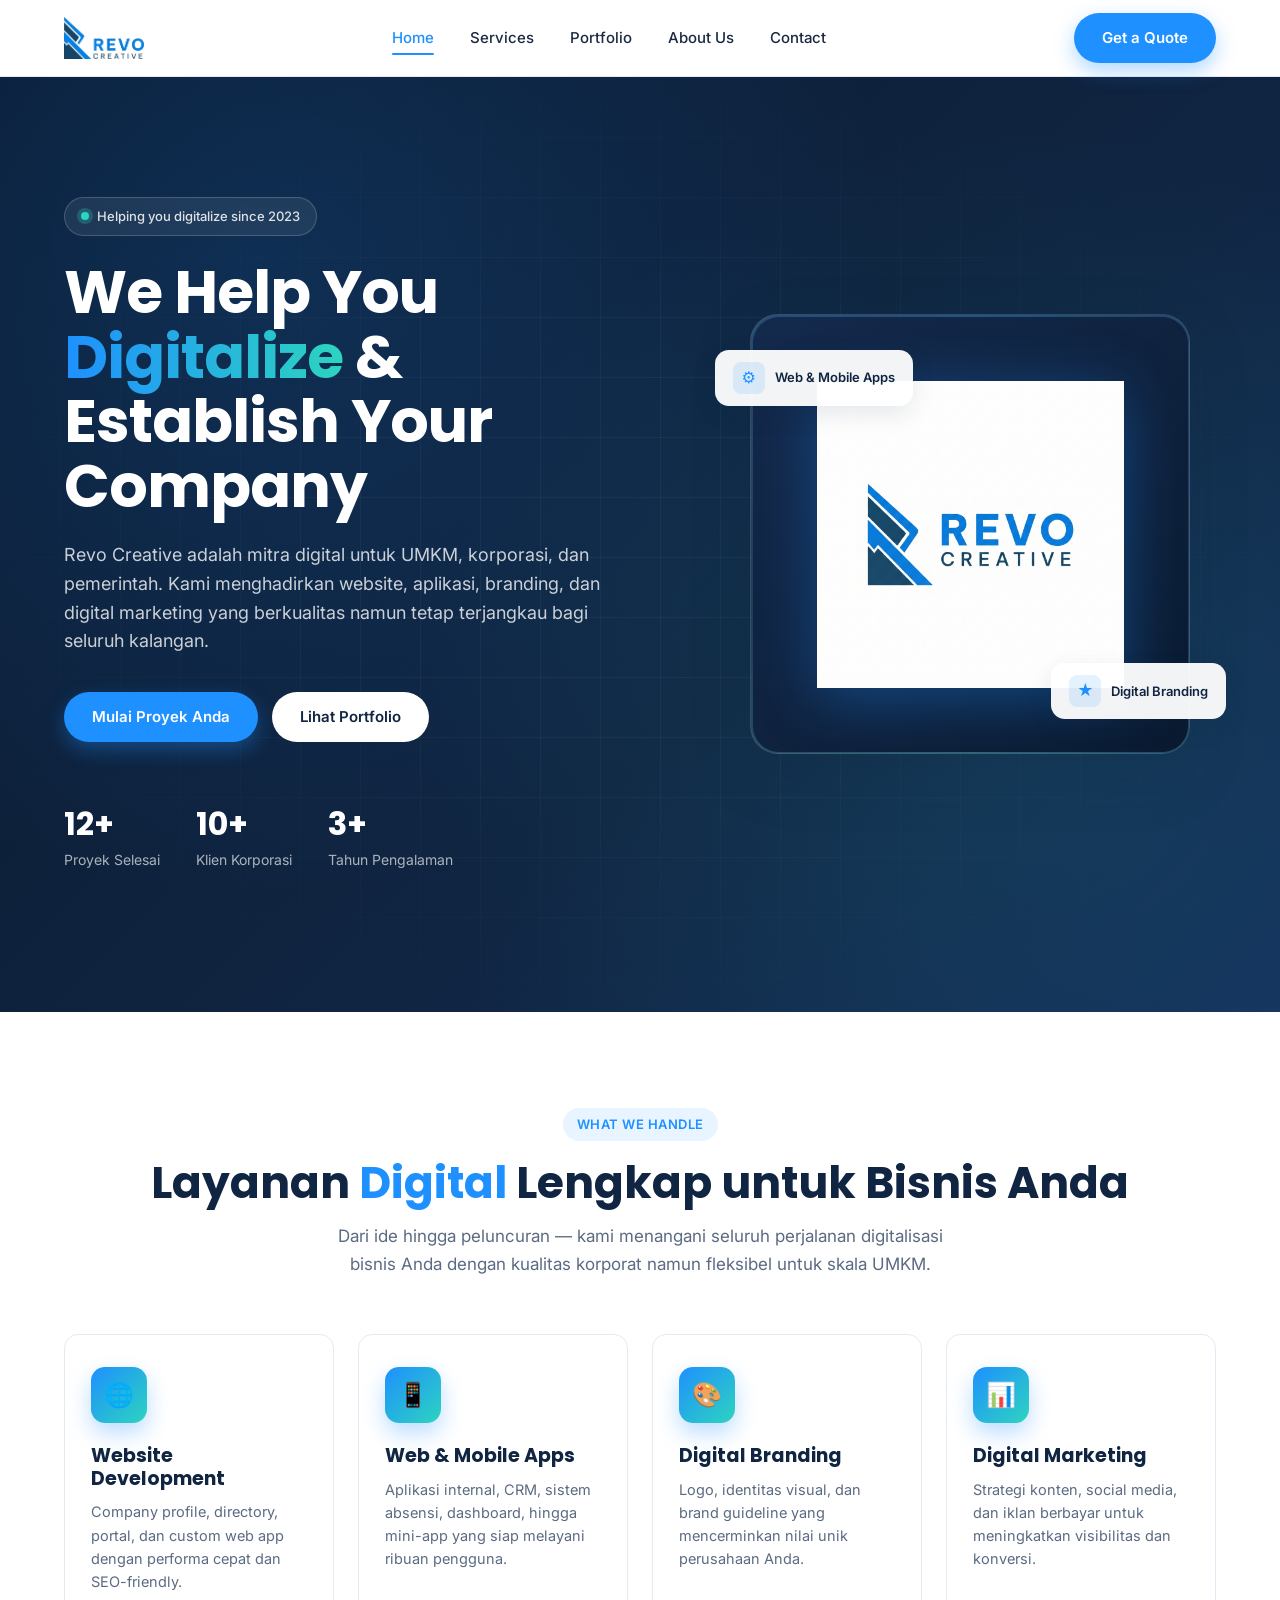
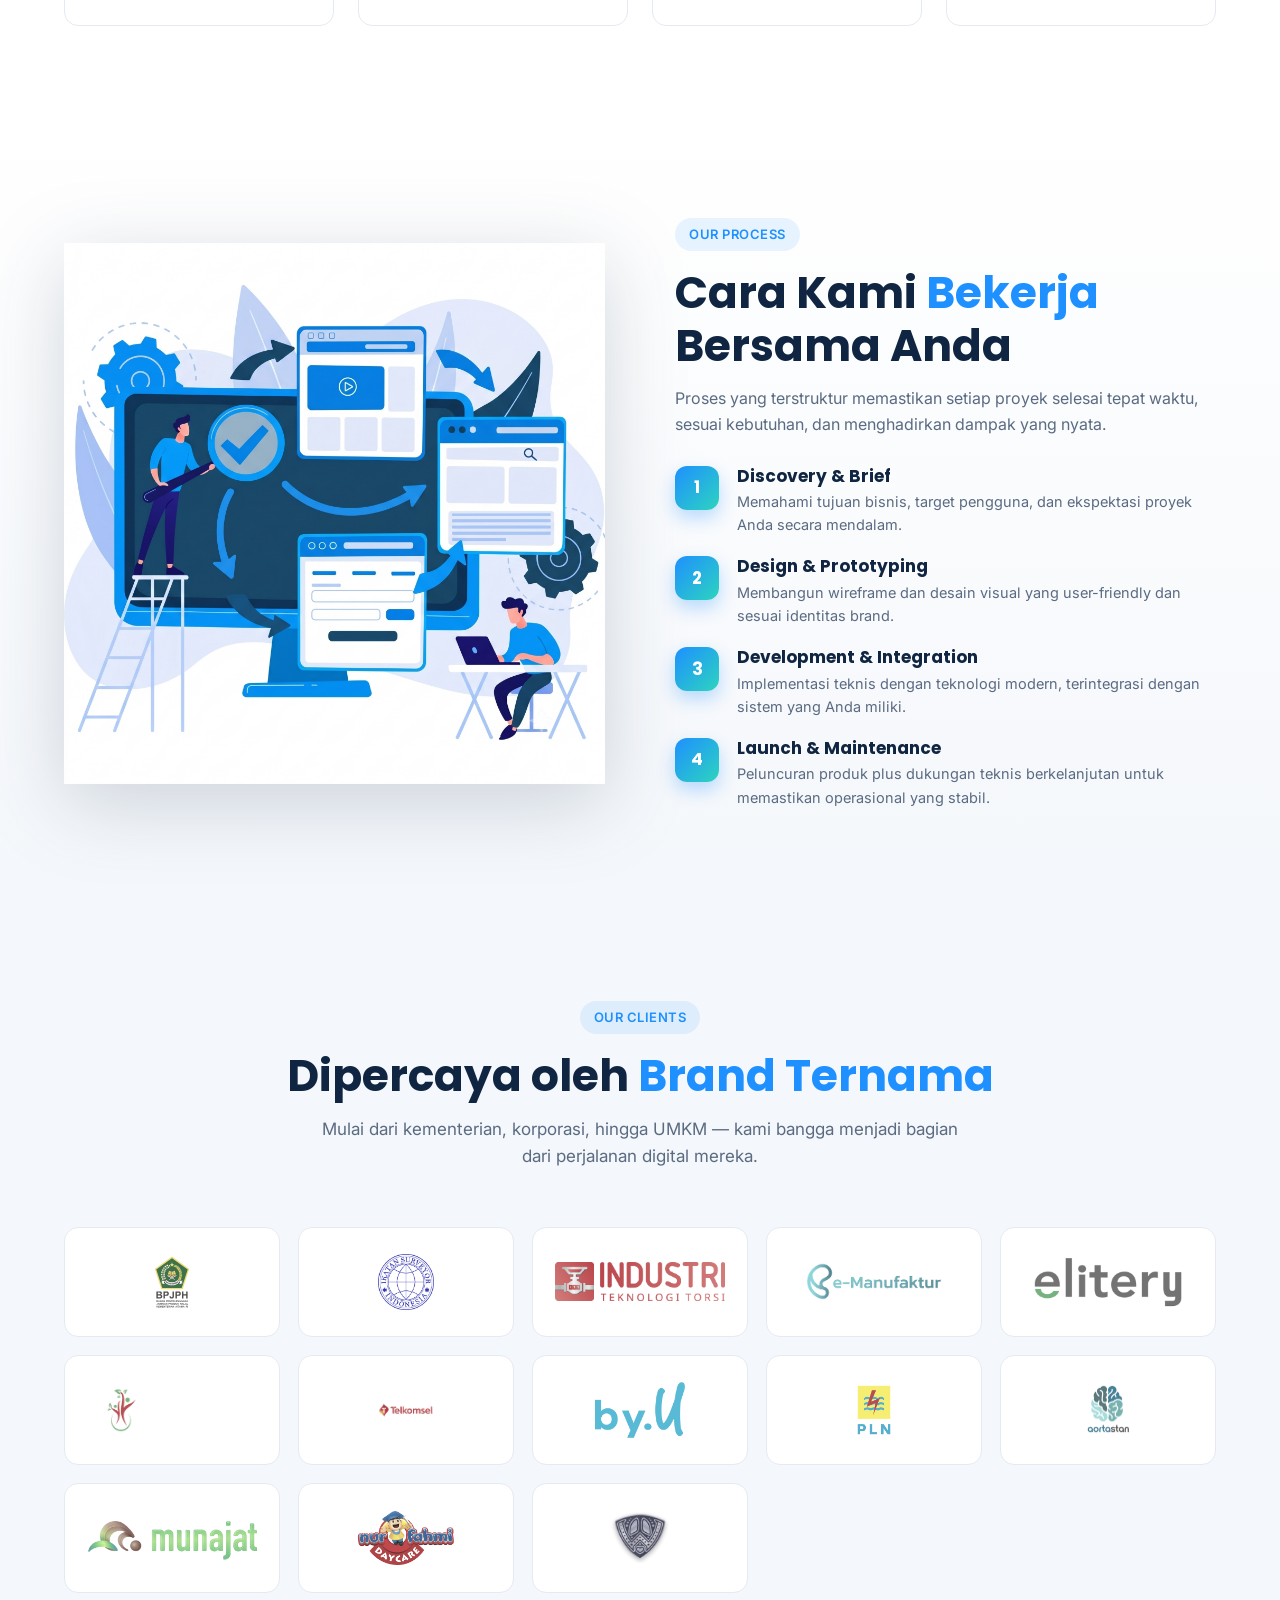
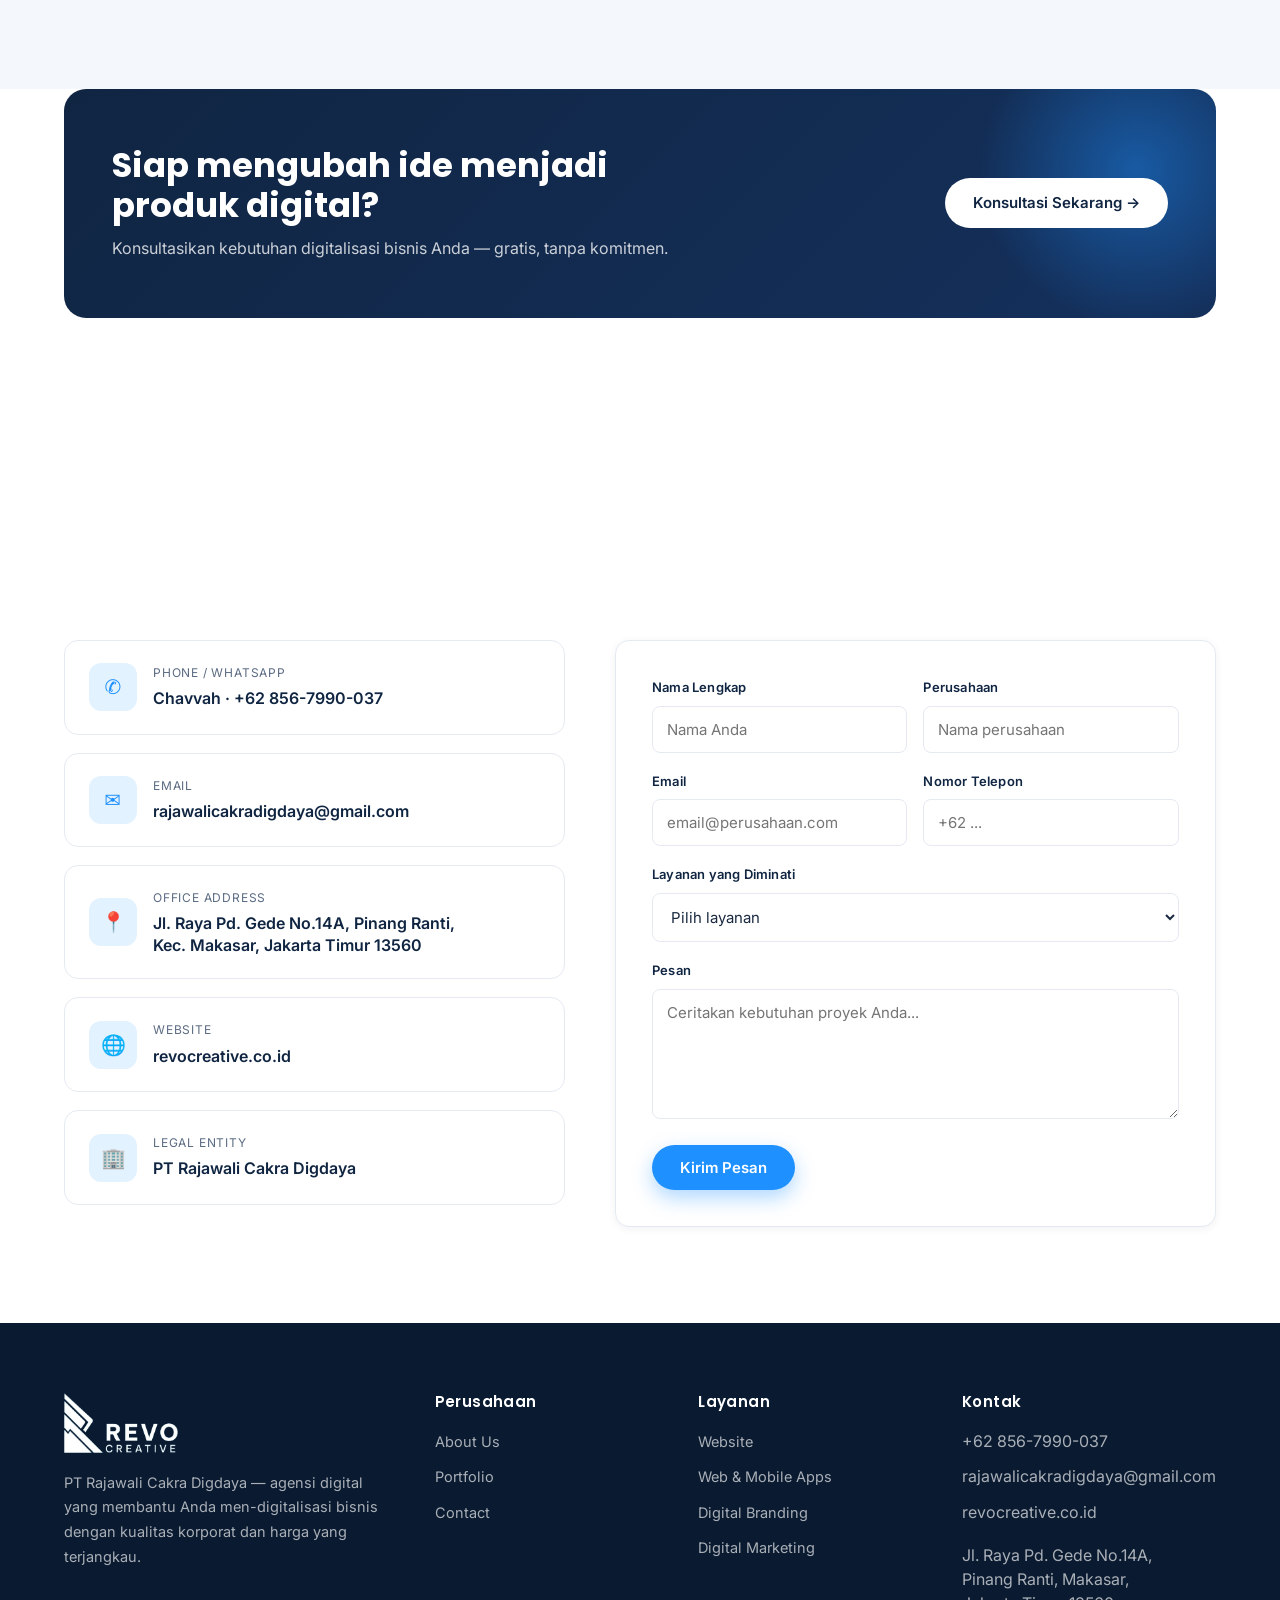
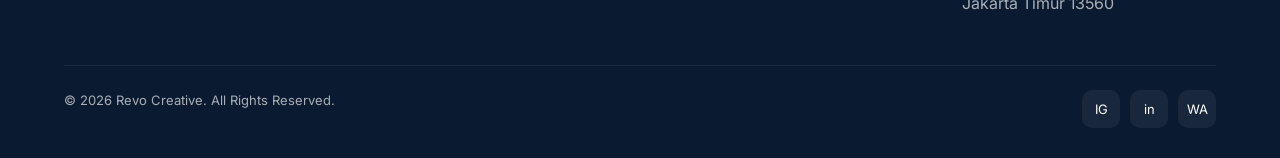
==== frontend/index.html @ 666eaa5b "Dev:Finishing Landing Page" ====
<!DOCTYPE html>
<html lang="id">
<head>
  <meta charset="UTF-8" />
  <meta name="viewport" content="width=device-width, initial-scale=1.0" />

  <!-- Primary Meta Tags -->
  <title>Revo Creative — Digital Agency & Software House Indonesia | PT Rajawali Cakra Digdaya</title>
  <meta name="title" content="Revo Creative — Digital Agency & Software House Indonesia | PT Rajawali Cakra Digdaya" />
  <meta name="description" content="Revo Creative (PT Rajawali Cakra Digdaya) — agensi digital & software house Indonesia yang membantu UMKM, korporasi, dan pemerintah membangun website, aplikasi mobile, sistem CMS, branding, dan digital marketing sejak 2023." />
  <meta name="keywords" content="Revo Creative, PT Rajawali Cakra Digdaya, Rajawali Cakra Digdaya, jasa pembuatan website Indonesia, software house Indonesia, digital agency Jakarta, jasa CMS, jasa aplikasi mobile, digital branding, digital marketing Indonesia, jasa company profile, jasa pembuatan aplikasi" />
  <meta name="author" content="Revo Creative" />
  <meta name="robots" content="index, follow, max-image-preview:large, max-snippet:-1" />
  <meta name="googlebot" content="index, follow" />
  <meta name="theme-color" content="#1E90FF" />
  <link rel="canonical" href="https://revocreative.co.id/" />

  <!-- Open Graph / Facebook -->
  <meta property="og:type" content="website" />
  <meta property="og:site_name" content="Revo Creative" />
  <meta property="og:locale" content="id_ID" />
  <meta property="og:url" content="https://revocreative.co.id/" />
  <meta property="og:title" content="Revo Creative — Digital Agency & Software House Indonesia" />
  <meta property="og:description" content="PT Rajawali Cakra Digdaya — agensi digital yang membantu UMKM, korporasi, dan pemerintah mendigitalisasi bisnis melalui website, aplikasi, branding, dan digital marketing." />
  <meta property="og:image" content="https://revocreative.co.id/assets/revo-2024-horizontal-blue-zoomed-downscaled-removebg.webp" />
  <meta property="og:image:alt" content="Logo Revo Creative" />

  <!-- Twitter -->
  <meta name="twitter:card" content="summary_large_image" />
  <meta name="twitter:title" content="Revo Creative — Digital Agency & Software House Indonesia" />
  <meta name="twitter:description" content="PT Rajawali Cakra Digdaya — membantu Anda mendigitalisasi bisnis dengan website, aplikasi, branding, dan digital marketing." />
  <meta name="twitter:image" content="https://revocreative.co.id/assets/revo-2024-horizontal-blue-zoomed-downscaled-removebg.webp" />

  <!-- Icons -->
  <link rel="icon" href="assets/logo_revo_biru.png" type="image/png" />
  <link rel="apple-touch-icon" href="assets/logo_revo_biru.png" />

  <!-- Fonts & Styles -->
  <link rel="preconnect" href="https://fonts.googleapis.com" />
  <link rel="preconnect" href="https://fonts.gstatic.com" crossorigin />
  <link href="https://fonts.googleapis.com/css2?family=Inter:wght@400;500;600;700&family=Poppins:wght@500;600;700;800&display=swap" rel="stylesheet" />
  <link rel="stylesheet" href="css/style.css" />

  <!-- Structured Data: Organization -->
  <script type="application/ld+json">
  {
    "@context": "https://schema.org",
    "@type": "Organization",
    "name": "Revo Creative",
    "legalName": "PT Rajawali Cakra Digdaya",
    "alternateName": ["Revo Creative Corporation", "PT Rajawali Cakra Digdaya", "Rajawali Cakra Digdaya"],
    "url": "https://revocreative.co.id/",
    "logo": "https://revocreative.co.id/assets/logo_revo_biru.png",
    "image": "https://revocreative.co.id/assets/revo-2024-horizontal-blue-zoomed-downscaled-removebg.webp",
    "foundingDate": "2023",
    "description": "Agensi digital dan software house Indonesia yang membantu UMKM, korporasi, dan pemerintah mendigitalisasi bisnis melalui website, aplikasi, branding, dan digital marketing.",
    "contactPoint": [{
      "@type": "ContactPoint",
      "telephone": "+62-856-7990-037",
      "contactType": "customer service",
      "email": "rajawalicakradigdaya@gmail.com",
      "areaServed": "ID",
      "availableLanguage": ["Indonesian", "English"]
    }],
    "address": {
      "@type": "PostalAddress",
      "streetAddress": "Jl. Raya Pd. Gede No.14A",
      "addressLocality": "Pinang Ranti, Kec. Makasar, Jakarta Timur",
      "addressRegion": "DKI Jakarta",
      "postalCode": "13560",
      "addressCountry": "ID"
    },
    "knowsAbout": ["Website Development", "Mobile App Development", "Content Management System", "Digital Branding", "Digital Marketing", "Software Engineering"],
    "sameAs": []
  }
  </script>

  <!-- Structured Data: WebSite -->
  <script type="application/ld+json">
  {
    "@context": "https://schema.org",
    "@type": "WebSite",
    "name": "Revo Creative",
    "alternateName": "PT Rajawali Cakra Digdaya",
    "url": "https://revocreative.co.id/"
  }
  </script>
</head>
<body>

  <!-- Navbar -->
  <header class="navbar">
    <div class="container nav-inner">
      <a href="index.html" class="nav-logo" aria-label="Revo Creative home">
        <img src="assets/revo-2024-horizontal-blue-zoomed-downscaled-removebg.webp" alt="Revo Creative" />
      </a>
      <nav>
        <ul class="nav-links">
          <li><a href="index.html">Home</a></li>
          <li><a href="#services">Services</a></li>
          <li><a href="portfolio.html">Portfolio</a></li>
          <li><a href="about.html">About Us</a></li>
          <li><a href="contact.html">Contact</a></li>
        </ul>
      </nav>
      <div class="nav-cta">
        <a href="contact.html" class="btn btn-primary">Get a Quote</a>
        <button class="nav-toggle" aria-label="Toggle navigation">
          <span></span><span></span><span></span>
        </button>
      </div>
    </div>
  </header>

  <!-- Hero -->
  <section class="hero">
    <div class="container hero-grid">
      <div class="reveal">
        <span class="hero-pill"><span class="dot"></span> Helping you digitalize since 2023</span>
        <h1>
          We Help You <span class="gradient-text">Digitalize</span> &amp;
          Establish Your Company
        </h1>
        <p class="lead">
          Revo Creative adalah mitra digital untuk UMKM, korporasi, dan pemerintah.
          Kami menghadirkan website, aplikasi, branding, dan digital marketing yang
          berkualitas namun tetap terjangkau bagi seluruh kalangan.
        </p>
        <div class="hero-actions">
          <a href="contact.html" class="btn btn-primary">Mulai Proyek Anda</a>
          <a href="portfolio.html" class="btn btn-white">Lihat Portfolio</a>
        </div>
        <div class="hero-stats">
          <div class="stat">
            <div class="num">12+</div>
            <div class="label">Proyek Selesai</div>
          </div>
          <div class="stat">
            <div class="num">10+</div>
            <div class="label">Klien Korporasi</div>
          </div>
          <div class="stat">
            <div class="num">3+</div>
            <div class="label">Tahun Pengalaman</div>
          </div>
        </div>
      </div>

      <div class="hero-visual reveal">
        <div class="hero-logo-card">
          <img src="assets/logo_revo_putih.png" alt="Revo Creative Logo" />
        </div>
        <div class="float-chip tl">
          <span class="ico">&#9881;</span>
          <span>Web &amp; Mobile Apps</span>
        </div>
        <div class="float-chip br">
          <span class="ico">&#9733;</span>
          <span>Digital Branding</span>
        </div>
      </div>
    </div>
  </section>

  <!-- Services -->
  <section class="section" id="services">
    <div class="container">
      <div class="text-center reveal">
        <span class="section-tag">What We Handle</span>
        <h2 class="section-title">Layanan <span>Digital</span> Lengkap untuk Bisnis Anda</h2>
        <p class="section-subtitle center-block">
          Dari ide hingga peluncuran — kami menangani seluruh perjalanan digitalisasi
          bisnis Anda dengan kualitas korporat namun fleksibel untuk skala UMKM.
        </p>
      </div>

      <div class="services-grid">
        <div class="service-card reveal">
          <div class="service-icon">&#127760;</div>
          <h3>Website Development</h3>
          <p>Company profile, directory, portal, dan custom web app dengan performa cepat dan SEO-friendly.</p>
        </div>
        <div class="service-card reveal">
          <div class="service-icon">&#128241;</div>
          <h3>Web &amp; Mobile Apps</h3>
          <p>Aplikasi internal, CRM, sistem absensi, dashboard, hingga mini-app yang siap melayani ribuan pengguna.</p>
        </div>
        <div class="service-card reveal">
          <div class="service-icon">&#127912;</div>
          <h3>Digital Branding</h3>
          <p>Logo, identitas visual, dan brand guideline yang mencerminkan nilai unik perusahaan Anda.</p>
        </div>
        <div class="service-card reveal">
          <div class="service-icon">&#128202;</div>
          <h3>Digital Marketing</h3>
          <p>Strategi konten, social media, dan iklan berbayar untuk meningkatkan visibilitas dan konversi.</p>
        </div>
      </div>
    </div>
  </section>

  <!-- Our Process -->
  <section class="section" style="background:linear-gradient(180deg,#fff 0%,#F4F7FB 100%);">
    <div class="container">
      <div class="split-block">
        <div class="split-illu reveal">
          <span class="glow"></span>
          <img src="assets/software-process.png" alt="Ilustrasi proses pengembangan software Revo Creative" loading="lazy" />
        </div>
        <div class="reveal">
          <span class="section-tag">Our Process</span>
          <h2 class="section-title">Cara Kami <span>Bekerja</span> Bersama Anda</h2>
          <p style="color:var(--color-muted);font-size:16px;">
            Proses yang terstruktur memastikan setiap proyek selesai tepat waktu,
            sesuai kebutuhan, dan menghadirkan dampak yang nyata.
          </p>

          <div class="process-list">
            <div class="process-step">
              <div class="step-num">1</div>
              <div>
                <h4>Discovery &amp; Brief</h4>
                <p>Memahami tujuan bisnis, target pengguna, dan ekspektasi proyek Anda secara mendalam.</p>
              </div>
            </div>
            <div class="process-step">
              <div class="step-num">2</div>
              <div>
                <h4>Design &amp; Prototyping</h4>
                <p>Membangun wireframe dan desain visual yang user-friendly dan sesuai identitas brand.</p>
              </div>
            </div>
            <div class="process-step">
              <div class="step-num">3</div>
              <div>
                <h4>Development &amp; Integration</h4>
                <p>Implementasi teknis dengan teknologi modern, terintegrasi dengan sistem yang Anda miliki.</p>
              </div>
            </div>
            <div class="process-step">
              <div class="step-num">4</div>
              <div>
                <h4>Launch &amp; Maintenance</h4>
                <p>Peluncuran produk plus dukungan teknis berkelanjutan untuk memastikan operasional yang stabil.</p>
              </div>
            </div>
          </div>
        </div>
      </div>
    </div>
  </section>

  <!-- Clients -->
  <section class="section clients">
    <div class="container">
      <div class="text-center reveal">
        <span class="section-tag">Our Clients</span>
        <h2 class="section-title">Dipercaya oleh <span>Brand Ternama</span></h2>
        <p class="section-subtitle center-block">
          Mulai dari kementerian, korporasi, hingga UMKM — kami bangga menjadi
          bagian dari perjalanan digital mereka.
        </p>
      </div>

      <div class="clients-grid reveal">
        <div class="client-card"><img src="assets/bpjph-logo.svg" alt="BPJPH" /></div>
        <div class="client-card"><img src="assets/logo-isi.jpg" alt="Ikatan Surveyor Indonesia" /></div>
        <div class="client-card"><img src="assets/logo-itt.png" alt="ITT" /></div>
        <div class="client-card"><img src="assets/logo-e-manufaktur.png" alt="E-Manufaktur" /></div>
        <div class="client-card"><img src="assets/ELITERY-LOGO-Black-2022.png" alt="Elitery" /></div>
        <div class="client-card"><img src="assets/logo_kahutindo_foundation.png" alt="Kahutindo Foundation" /></div>
        <div class="client-card"><img src="assets/logo-telkomsel.png" alt="Telkomsel" /></div>
        <div class="client-card"><img src="assets/by-u.png" alt="by.U" /></div>
        <div class="client-card"><img src="assets/Logo_PLN.png" alt="PLN" /></div>
        <div class="client-card"><img src="assets/aortastan-logo.png" alt="Aortastan" /></div>
        <div class="client-card"><img src="assets/munajat-logo.webp" alt="Munajat" /></div>
        <div class="client-card"><img src="assets/nurfahmi-logo.png" alt="Nurfahmi" /></div>
        <div class="client-card"><img src="assets/tbwarrior-logo.webp" alt="TB Warrior" /></div>
      </div>
    </div>
  </section>

  <!-- CTA Banner -->
  <section class="section" style="padding-top:0;">
    <div class="container">
      <div class="cta-banner reveal">
        <div>
          <h2>Siap mengubah ide menjadi produk digital?</h2>
          <p>Konsultasikan kebutuhan digitalisasi bisnis Anda — gratis, tanpa komitmen.</p>
        </div>
        <a href="contact.html" class="btn btn-white">Konsultasi Sekarang &rarr;</a>
      </div>
    </div>
  </section>

  <!-- Contact (inline) -->
  <section class="section" id="contact" style="padding-top:0;">
    <div class="container">
      <div class="text-center reveal">
        <span class="section-tag">Contact Us</span>
        <h2 class="section-title">Mari <span>Berkolaborasi</span></h2>
        <p class="section-subtitle center-block">
          Tim kami siap mendengar kebutuhan Anda. Kirim pesan atau hubungi kami
          langsung — kami akan merespons sesegera mungkin.
        </p>
      </div>

      <div class="contact-grid">
        <div class="contact-info reveal">
          <div class="contact-card">
            <div class="ico">&#9990;</div>
            <div>
              <div class="label">Phone / WhatsApp</div>
              <div class="value">Chavvah · +62 856-7990-037</div>
            </div>
          </div>
          <div class="contact-card">
            <div class="ico">&#9993;</div>
            <div>
              <div class="label">Email</div>
              <div class="value">rajawalicakradigdaya@gmail.com</div>
            </div>
          </div>
          <a class="contact-card" href="https://maps.google.com/maps?q=Jl.+Raya+Pd.+Gede+No.14A+Pinang+Ranti+Jakarta+Timur+13560" target="_blank" rel="noopener" style="text-decoration:none;color:inherit;">
            <div class="ico">&#128205;</div>
            <div>
              <div class="label">Office Address</div>
              <div class="value" style="font-weight:600;line-height:1.4;">Jl. Raya Pd. Gede No.14A, Pinang Ranti,<br />Kec. Makasar, Jakarta Timur 13560</div>
            </div>
          </a>
          <div class="contact-card">
            <div class="ico">&#127760;</div>
            <div>
              <div class="label">Website</div>
              <div class="value">revocreative.co.id</div>
            </div>
          </div>
          <div class="contact-card">
            <div class="ico">&#127970;</div>
            <div>
              <div class="label">Legal Entity</div>
              <div class="value">PT Rajawali Cakra Digdaya</div>
            </div>
          </div>
        </div>

        <form class="contact-form reveal" novalidate>
          <div class="form-success">Terima kasih! Pesan Anda berhasil terkirim. Tim kami akan menghubungi Anda segera.</div>
          <div class="form-row">
            <div class="form-group">
              <label for="name">Nama Lengkap</label>
              <input type="text" id="name" name="name" placeholder="Nama Anda" required />
            </div>
            <div class="form-group">
              <label for="company">Perusahaan</label>
              <input type="text" id="company" name="company" placeholder="Nama perusahaan" />
            </div>
          </div>
          <div class="form-row">
            <div class="form-group">
              <label for="email">Email</label>
              <input type="email" id="email" name="email" placeholder="email@perusahaan.com" required />
            </div>
            <div class="form-group">
              <label for="phone">Nomor Telepon</label>
              <input type="tel" id="phone" name="phone" placeholder="+62 ..." />
            </div>
          </div>
          <div class="form-group">
            <label for="service">Layanan yang Diminati</label>
            <select id="service" name="service">
              <option value="">Pilih layanan</option>
              <option>Website Development</option>
              <option>Web &amp; Mobile Apps</option>
              <option>Digital Branding</option>
              <option>Digital Marketing</option>
              <option>Konsultasi Lainnya</option>
            </select>
          </div>
          <div class="form-group">
            <label for="message">Pesan</label>
            <textarea id="message" name="message" placeholder="Ceritakan kebutuhan proyek Anda..." required></textarea>
          </div>
          <button type="submit" class="btn btn-primary">Kirim Pesan</button>
        </form>
      </div>
    </div>
  </section>

  <!-- Footer -->
  <footer class="footer">
    <div class="container">
      <div class="footer-grid">
        <div class="footer-brand">
          <img src="assets/revo-2024-horizontal-white-zoomed-no-background.webp" alt="Revo Creative" />
          <p>PT Rajawali Cakra Digdaya — agensi digital yang membantu Anda men-digitalisasi bisnis dengan kualitas korporat dan harga yang terjangkau.</p>
        </div>
        <div>
          <h5>Perusahaan</h5>
          <ul>
            <li><a href="about.html">About Us</a></li>
            <li><a href="portfolio.html">Portfolio</a></li>
            <li><a href="contact.html">Contact</a></li>
          </ul>
        </div>
        <div>
          <h5>Layanan</h5>
          <ul>
            <li><a href="index.html#services">Website</a></li>
            <li><a href="index.html#services">Web &amp; Mobile Apps</a></li>
            <li><a href="index.html#services">Digital Branding</a></li>
            <li><a href="index.html#services">Digital Marketing</a></li>
          </ul>
        </div>
        <div>
          <h5>Kontak</h5>
          <ul>
            <li>+62 856-7990-037</li>
            <li>rajawalicakradigdaya@gmail.com</li>
            <li>revocreative.co.id</li>
            <li style="margin-top:8px;line-height:1.5;">Jl. Raya Pd. Gede No.14A,<br/>Pinang Ranti, Makasar,<br/>Jakarta Timur 13560</li>
          </ul>
        </div>
      </div>
      <div class="footer-bottom">
        <div>© <span id="year">2025</span> Revo Creative. All Rights Reserved.</div>
        <div class="socials">
          <a class="social-ico" href="#" aria-label="Instagram">IG</a>
          <a class="social-ico" href="#" aria-label="LinkedIn">in</a>
          <a class="social-ico" href="#" aria-label="WhatsApp">WA</a>
        </div>
      </div>
    </div>
  </footer>

  <script src="js/script.js"></script>
</body>
</html>
---- frontend/css/style.css ----
/* =========================
   Revo Creative — Stylesheet
   ========================= */

:root {
  --color-primary: #1E90FF;
  --color-primary-dark: #1473cc;
  --color-navy: #102542;
  --color-navy-deep: #0A1A30;
  --color-light: #F4F7FB;
  --color-white: #FFFFFF;
  --color-text: #1B2A41;
  --color-muted: #5B6B82;
  --color-border: #E5EAF2;
  --color-accent: #2DD4BF;
  --shadow-sm: 0 2px 8px rgba(16, 37, 66, 0.06);
  --shadow-md: 0 8px 24px rgba(16, 37, 66, 0.10);
  --shadow-lg: 0 20px 60px rgba(16, 37, 66, 0.18);
  --radius-sm: 8px;
  --radius-md: 14px;
  --radius-lg: 22px;
  --transition: 0.3s cubic-bezier(0.4, 0, 0.2, 1);
  --container: 1200px;
  --font-heading: "Poppins", "Segoe UI", system-ui, sans-serif;
  --font-body: "Inter", "Segoe UI", system-ui, sans-serif;
}

* {
  box-sizing: border-box;
  margin: 0;
  padding: 0;
}

html {
  scroll-behavior: smooth;
}

body {
  font-family: var(--font-body);
  color: var(--color-text);
  background: var(--color-white);
  line-height: 1.6;
  font-size: 16px;
  -webkit-font-smoothing: antialiased;
}

img {
  max-width: 100%;
  display: block;
}

a {
  color: inherit;
  text-decoration: none;
}

h1, h2, h3, h4, h5 {
  font-family: var(--font-heading);
  color: var(--color-navy);
  line-height: 1.2;
  font-weight: 700;
}

.container {
  width: 100%;
  max-width: var(--container);
  margin: 0 auto;
  padding: 0 24px;
}

.section {
  padding: 96px 0;
}

.section-tag {
  display: inline-block;
  background: rgba(30, 144, 255, 0.10);
  color: var(--color-primary);
  padding: 6px 14px;
  border-radius: 999px;
  font-size: 13px;
  font-weight: 600;
  letter-spacing: 0.5px;
  text-transform: uppercase;
  margin-bottom: 16px;
}

.section-title {
  font-size: clamp(28px, 4vw, 44px);
  margin-bottom: 14px;
}

.section-title span {
  color: var(--color-primary);
}

.section-subtitle {
  color: var(--color-muted);
  max-width: 640px;
  margin-bottom: 56px;
  font-size: 17px;
}

.text-center { text-align: center; }
.center-block { margin-left: auto; margin-right: auto; }

/* =========================
   Buttons
   ========================= */
.btn {
  display: inline-flex;
  align-items: center;
  gap: 10px;
  padding: 13px 28px;
  border-radius: 999px;
  font-weight: 600;
  font-size: 15px;
  cursor: pointer;
  border: none;
  transition: transform var(--transition), box-shadow var(--transition), background var(--transition);
  font-family: var(--font-body);
}

.btn-primary {
  background: var(--color-primary);
  color: var(--color-white);
  box-shadow: 0 8px 20px rgba(30, 144, 255, 0.35);
}

.btn-primary:hover {
  background: var(--color-primary-dark);
  transform: translateY(-2px);
  box-shadow: 0 12px 28px rgba(30, 144, 255, 0.45);
}

.btn-ghost {
  background: transparent;
  color: var(--color-navy);
  border: 1.5px solid var(--color-border);
}

.btn-ghost:hover {
  border-color: var(--color-primary);
  color: var(--color-primary);
  transform: translateY(-2px);
}

.btn-white {
  background: var(--color-white);
  color: var(--color-navy);
}

.btn-white:hover {
  background: var(--color-light);
  transform: translateY(-2px);
}

/* =========================
   Navbar
   ========================= */
.navbar {
  position: sticky;
  top: 0;
  z-index: 1000;
  background: rgba(255, 255, 255, 0.92);
  backdrop-filter: saturate(180%) blur(14px);
  -webkit-backdrop-filter: saturate(180%) blur(14px);
  border-bottom: 1px solid var(--color-border);
  transition: all var(--transition);
}

.nav-inner {
  display: flex;
  align-items: center;
  justify-content: space-between;
  height: 76px;
}

.nav-logo {
  display: flex;
  align-items: center;
  gap: 10px;
}

.nav-logo img {
  height: 42px;
  width: auto;
}

.nav-links {
  display: flex;
  gap: 36px;
  list-style: none;
}

.nav-links a {
  font-weight: 500;
  font-size: 15px;
  color: var(--color-text);
  position: relative;
  padding: 4px 0;
  transition: color var(--transition);
}

.nav-links a::after {
  content: "";
  position: absolute;
  left: 0;
  bottom: -4px;
  width: 0;
  height: 2px;
  background: var(--color-primary);
  border-radius: 2px;
  transition: width var(--transition);
}

.nav-links a:hover,
.nav-links a.active {
  color: var(--color-primary);
}

.nav-links a:hover::after,
.nav-links a.active::after {
  width: 100%;
}

.nav-cta {
  display: flex;
  align-items: center;
  gap: 12px;
}

.nav-toggle {
  display: none;
  background: none;
  border: none;
  cursor: pointer;
  padding: 8px;
}

.nav-toggle span {
  display: block;
  width: 26px;
  height: 2.5px;
  background: var(--color-navy);
  margin: 5px 0;
  transition: var(--transition);
  border-radius: 2px;
}

.nav-toggle.active span:nth-child(1) {
  transform: translateY(7.5px) rotate(45deg);
}
.nav-toggle.active span:nth-child(2) {
  opacity: 0;
}
.nav-toggle.active span:nth-child(3) {
  transform: translateY(-7.5px) rotate(-45deg);
}

/* =========================
   Hero
   ========================= */
.hero {
  position: relative;
  background:
    radial-gradient(circle at 20% 20%, rgba(30, 144, 255, 0.15), transparent 50%),
    radial-gradient(circle at 80% 70%, rgba(45, 212, 191, 0.10), transparent 50%),
    linear-gradient(135deg, #0A1A30 0%, #102542 60%, #14305c 100%);
  color: var(--color-white);
  padding: 120px 0 140px;
  overflow: hidden;
}

.hero::before {
  content: "";
  position: absolute;
  inset: 0;
  background-image:
    linear-gradient(rgba(255,255,255,0.04) 1px, transparent 1px),
    linear-gradient(90deg, rgba(255,255,255,0.04) 1px, transparent 1px);
  background-size: 60px 60px;
  mask-image: radial-gradient(ellipse at center, black 30%, transparent 80%);
  -webkit-mask-image: radial-gradient(ellipse at center, black 30%, transparent 80%);
  pointer-events: none;
}

.hero-grid {
  display: grid;
  grid-template-columns: 1.1fr 0.9fr;
  align-items: center;
  gap: 60px;
  position: relative;
  z-index: 1;
}

.hero h1 {
  color: var(--color-white);
  font-size: clamp(36px, 5vw, 60px);
  line-height: 1.08;
  margin-bottom: 22px;
  letter-spacing: -1px;
}

.hero h1 .gradient-text {
  background: linear-gradient(90deg, #1E90FF 0%, #2DD4BF 100%);
  -webkit-background-clip: text;
  background-clip: text;
  -webkit-text-fill-color: transparent;
}

.hero p.lead {
  font-size: 18px;
  color: rgba(255, 255, 255, 0.78);
  margin-bottom: 36px;
  max-width: 560px;
}

.hero-pill {
  display: inline-flex;
  align-items: center;
  gap: 8px;
  background: rgba(255, 255, 255, 0.08);
  border: 1px solid rgba(255, 255, 255, 0.18);
  padding: 8px 16px;
  border-radius: 999px;
  font-size: 13px;
  font-weight: 500;
  color: rgba(255, 255, 255, 0.85);
  margin-bottom: 24px;
  backdrop-filter: blur(8px);
}

.hero-pill .dot {
  width: 8px;
  height: 8px;
  border-radius: 50%;
  background: var(--color-accent);
  box-shadow: 0 0 0 4px rgba(45, 212, 191, 0.25);
}

.hero-actions {
  display: flex;
  flex-wrap: wrap;
  gap: 14px;
}

.hero-stats {
  display: flex;
  gap: 36px;
  margin-top: 56px;
  flex-wrap: wrap;
}

.stat .num {
  font-family: var(--font-heading);
  font-size: 32px;
  font-weight: 700;
  color: var(--color-white);
}

.stat .label {
  color: rgba(255, 255, 255, 0.65);
  font-size: 14px;
}

/* Hero visual */
.hero-visual {
  position: relative;
  display: flex;
  justify-content: center;
  align-items: center;
}

.hero-logo-card {
  position: relative;
  width: 100%;
  max-width: 440px;
  aspect-ratio: 1 / 1;
  border-radius: 28px;
  background: linear-gradient(135deg, rgba(255,255,255,0.10), rgba(255,255,255,0.02));
  border: 1px solid rgba(255, 255, 255, 0.12);
  display: flex;
  align-items: center;
  justify-content: center;
  backdrop-filter: blur(20px);
  box-shadow: var(--shadow-lg);
  overflow: hidden;
}

.hero-logo-card::before {
  content: "";
  position: absolute;
  inset: -40%;
  background: conic-gradient(from 0deg, rgba(30,144,255,0.3), transparent 30%, rgba(45,212,191,0.3), transparent 70%, rgba(30,144,255,0.3));
  animation: rotate 18s linear infinite;
}

.hero-logo-card::after {
  content: "";
  position: absolute;
  inset: 1.5px;
  border-radius: 26px;
  background: linear-gradient(135deg, #142A4D, #0A1A30);
}

.hero-logo-card img {
  position: relative;
  z-index: 1;
  width: 70%;
  filter: drop-shadow(0 12px 30px rgba(30, 144, 255, 0.35));
}

.float-chip {
  position: absolute;
  background: rgba(255, 255, 255, 0.95);
  color: var(--color-navy);
  padding: 12px 18px;
  border-radius: 14px;
  box-shadow: var(--shadow-md);
  font-size: 13px;
  font-weight: 600;
  display: flex;
  align-items: center;
  gap: 10px;
  z-index: 2;
  animation: float 4s ease-in-out infinite;
}

.float-chip.tl { top: 8%; left: -10px; }
.float-chip.br { bottom: 8%; right: -10px; animation-delay: -2s; }

.float-chip .ico {
  width: 32px; height: 32px;
  background: rgba(30, 144, 255, 0.12);
  color: var(--color-primary);
  border-radius: 8px;
  display: grid; place-items: center;
  font-size: 16px;
}

@keyframes float {
  0%, 100% { transform: translateY(0); }
  50% { transform: translateY(-10px); }
}

@keyframes rotate {
  to { transform: rotate(360deg); }
}

/* =========================
   Services
   ========================= */
.services-grid {
  display: grid;
  grid-template-columns: repeat(4, 1fr);
  gap: 24px;
}

.service-card {
  background: var(--color-white);
  border: 1px solid var(--color-border);
  border-radius: var(--radius-md);
  padding: 32px 26px;
  transition: all var(--transition);
  position: relative;
  overflow: hidden;
}

.service-card::before {
  content: "";
  position: absolute;
  inset: 0;
  background: linear-gradient(135deg, rgba(30,144,255,0.05), transparent);
  opacity: 0;
  transition: opacity var(--transition);
}

.service-card:hover {
  transform: translateY(-6px);
  box-shadow: var(--shadow-md);
  border-color: rgba(30, 144, 255, 0.30);
}

.service-card:hover::before {
  opacity: 1;
}

.service-icon {
  width: 56px;
  height: 56px;
  border-radius: 14px;
  background: linear-gradient(135deg, var(--color-primary), #2DD4BF);
  display: grid;
  place-items: center;
  color: white;
  font-size: 24px;
  margin-bottom: 22px;
  box-shadow: 0 10px 22px rgba(30, 144, 255, 0.30);
  position: relative;
  z-index: 1;
}

.service-card h3 {
  font-size: 19px;
  margin-bottom: 10px;
  position: relative;
  z-index: 1;
}

.service-card p {
  color: var(--color-muted);
  font-size: 14.5px;
  position: relative;
  z-index: 1;
}

/* =========================
   Clients
   ========================= */
.clients {
  background: var(--color-light);
}

.clients-grid {
  display: grid;
  grid-template-columns: repeat(5, 1fr);
  gap: 18px;
  align-items: center;
}

.client-card {
  background: var(--color-white);
  border: 1px solid var(--color-border);
  border-radius: var(--radius-md);
  height: 110px;
  display: grid;
  place-items: center;
  padding: 22px;
  transition: all var(--transition);
}

.client-card:hover {
  transform: translateY(-4px);
  box-shadow: var(--shadow-md);
  border-color: rgba(30, 144, 255, 0.30);
}

.client-card img {
  max-height: 56px;
  max-width: 100%;
  width: auto;
  object-fit: contain;
  filter: grayscale(40%);
  opacity: 0.85;
  transition: all var(--transition);
}

.client-card:hover img {
  filter: grayscale(0);
  opacity: 1;
}

/* =========================
   CTA banner
   ========================= */
.cta-banner {
  position: relative;
  background: linear-gradient(135deg, #102542 0%, #14305c 100%);
  border-radius: var(--radius-lg);
  padding: 56px 48px;
  color: var(--color-white);
  display: grid;
  grid-template-columns: 1.4fr 1fr;
  align-items: center;
  gap: 30px;
  overflow: hidden;
}

.cta-banner::before {
  content: "";
  position: absolute;
  width: 320px; height: 320px;
  background: radial-gradient(circle, rgba(30,144,255,0.45) 0%, transparent 70%);
  border-radius: 50%;
  right: -80px; top: -80px;
}

.cta-banner h2 {
  color: var(--color-white);
  font-size: clamp(24px, 3vw, 34px);
  margin-bottom: 10px;
  position: relative;
}

.cta-banner p {
  color: rgba(255, 255, 255, 0.78);
  position: relative;
}

.cta-banner .btn {
  position: relative;
  justify-self: end;
}

/* =========================
   Contact (inline + page)
   ========================= */
.contact-grid {
  display: grid;
  grid-template-columns: 1fr 1.2fr;
  gap: 50px;
  align-items: start;
}

.contact-info {
  display: flex;
  flex-direction: column;
  gap: 18px;
}

.contact-card {
  background: var(--color-white);
  border: 1px solid var(--color-border);
  border-radius: var(--radius-md);
  padding: 22px 24px;
  display: flex;
  align-items: center;
  gap: 16px;
  transition: all var(--transition);
}

.contact-card:hover {
  transform: translateX(4px);
  box-shadow: var(--shadow-sm);
  border-color: rgba(30, 144, 255, 0.30);
}

.contact-card .ico {
  width: 48px; height: 48px;
  border-radius: 12px;
  background: rgba(30, 144, 255, 0.12);
  color: var(--color-primary);
  display: grid;
  place-items: center;
  font-size: 20px;
  flex-shrink: 0;
}

.contact-card .label {
  font-size: 12px;
  color: var(--color-muted);
  text-transform: uppercase;
  letter-spacing: 0.8px;
  margin-bottom: 4px;
}

.contact-card .value {
  font-weight: 600;
  color: var(--color-navy);
}

.contact-form {
  background: var(--color-white);
  border: 1px solid var(--color-border);
  border-radius: var(--radius-md);
  padding: 36px;
  box-shadow: var(--shadow-sm);
}

.form-group {
  margin-bottom: 18px;
}

.form-row {
  display: grid;
  grid-template-columns: 1fr 1fr;
  gap: 16px;
}

.form-group label {
  display: block;
  font-size: 13px;
  font-weight: 600;
  color: var(--color-navy);
  margin-bottom: 8px;
  letter-spacing: 0.2px;
}

.form-group input,
.form-group textarea,
.form-group select {
  width: 100%;
  border: 1.5px solid var(--color-border);
  border-radius: var(--radius-sm);
  padding: 13px 14px;
  font-size: 15px;
  font-family: var(--font-body);
  color: var(--color-text);
  background: var(--color-white);
  transition: all var(--transition);
}

.form-group input:focus,
.form-group textarea:focus,
.form-group select:focus {
  outline: none;
  border-color: var(--color-primary);
  box-shadow: 0 0 0 4px rgba(30, 144, 255, 0.10);
}

.form-group textarea {
  resize: vertical;
  min-height: 130px;
}

.form-success {
  display: none;
  background: rgba(45, 212, 191, 0.10);
  color: #0a8a73;
  border: 1px solid rgba(45, 212, 191, 0.35);
  padding: 14px 18px;
  border-radius: var(--radius-sm);
  font-size: 14px;
  margin-bottom: 18px;
}

.form-success.show { display: block; }

/* =========================
   Page hero (sub-pages)
   ========================= */
.page-hero {
  background:
    radial-gradient(circle at 30% 20%, rgba(30, 144, 255, 0.20), transparent 50%),
    linear-gradient(135deg, #0A1A30, #102542 60%, #14305c);
  color: var(--color-white);
  padding: 100px 0 80px;
  position: relative;
  overflow: hidden;
}

.page-hero::before {
  content: "";
  position: absolute;
  inset: 0;
  background-image:
    linear-gradient(rgba(255,255,255,0.04) 1px, transparent 1px),
    linear-gradient(90deg, rgba(255,255,255,0.04) 1px, transparent 1px);
  background-size: 60px 60px;
  mask-image: radial-gradient(ellipse at center, black 30%, transparent 80%);
  -webkit-mask-image: radial-gradient(ellipse at center, black 30%, transparent 80%);
}

.page-hero .container { position: relative; z-index: 1; }

.breadcrumbs {
  font-size: 13px;
  color: rgba(255, 255, 255, 0.65);
  margin-bottom: 16px;
}

.breadcrumbs a:hover { color: var(--color-white); }

.page-hero h1 {
  color: var(--color-white);
  font-size: clamp(34px, 5vw, 52px);
  margin-bottom: 14px;
  letter-spacing: -1px;
}

.page-hero p {
  color: rgba(255, 255, 255, 0.78);
  max-width: 620px;
  font-size: 17px;
}

/* =========================
   Portfolio
   ========================= */
.filter-pills {
  display: flex;
  gap: 10px;
  flex-wrap: wrap;
  margin-bottom: 40px;
}

.filter-pill {
  padding: 9px 18px;
  border: 1.5px solid var(--color-border);
  border-radius: 999px;
  background: var(--color-white);
  font-size: 14px;
  font-weight: 500;
  cursor: pointer;
  color: var(--color-text);
  transition: all var(--transition);
}

.filter-pill:hover {
  border-color: var(--color-primary);
  color: var(--color-primary);
}

.filter-pill.active {
  background: var(--color-navy);
  color: var(--color-white);
  border-color: var(--color-navy);
}

.portfolio-grid {
  display: grid;
  grid-template-columns: repeat(3, 1fr);
  gap: 28px;
}

.portfolio-card {
  background: var(--color-white);
  border: 1px solid var(--color-border);
  border-radius: var(--radius-md);
  overflow: hidden;
  transition: all var(--transition);
  display: flex;
  flex-direction: column;
}

.portfolio-card:hover {
  transform: translateY(-6px);
  box-shadow: var(--shadow-md);
  border-color: rgba(30, 144, 255, 0.30);
}

.portfolio-thumb {
  position: relative;
  height: 220px;
  background: linear-gradient(135deg, #102542, #14305c);
  display: grid;
  place-items: center;
  overflow: hidden;
}

.portfolio-thumb img {
  max-height: 85%;
  max-width: 85%;
  width: auto;
  object-fit: contain;
}

.portfolio-thumb::after {
  content: "";
  position: absolute;
  inset: 0;
  background: linear-gradient(135deg, transparent 50%, rgba(30, 144, 255, 0.15));
}

.portfolio-body {
  padding: 24px 24px 26px;
  flex: 1;
  display: flex;
  flex-direction: column;
}

.portfolio-cat {
  font-size: 12px;
  font-weight: 600;
  color: var(--color-primary);
  text-transform: uppercase;
  letter-spacing: 0.8px;
  margin-bottom: 8px;
}

.portfolio-card h3 {
  font-size: 19px;
  margin-bottom: 10px;
}

.portfolio-card p {
  color: var(--color-muted);
  font-size: 14.5px;
  flex: 1;
}

.portfolio-tags {
  display: flex;
  flex-wrap: wrap;
  gap: 6px;
  margin-top: 18px;
}

.portfolio-tag {
  background: var(--color-light);
  color: var(--color-navy);
  padding: 4px 10px;
  border-radius: 999px;
  font-size: 12px;
  font-weight: 500;
}

/* =========================
   About page
   ========================= */
.about-story {
  display: grid;
  grid-template-columns: 1fr 1fr;
  gap: 60px;
  align-items: center;
}

.about-story .img-card {
  position: relative;
  border-radius: var(--radius-lg);
  overflow: hidden;
  background: linear-gradient(135deg, #102542, #14305c);
  aspect-ratio: 4 / 5;
  display: grid;
  place-items: center;
  padding: 50px;
  box-shadow: var(--shadow-lg);
}

.about-story .img-card img {
  max-width: 75%;
  filter: drop-shadow(0 14px 24px rgba(0,0,0,0.3));
}

.value-grid {
  display: grid;
  grid-template-columns: repeat(4, 1fr);
  gap: 20px;
}

.value-card {
  background: var(--color-white);
  border: 1px solid var(--color-border);
  border-radius: var(--radius-md);
  padding: 30px 24px;
  text-align: center;
  transition: all var(--transition);
}

.value-card:hover {
  transform: translateY(-6px);
  box-shadow: var(--shadow-md);
  border-color: rgba(30, 144, 255, 0.30);
}

.value-letter {
  font-family: var(--font-heading);
  font-size: 48px;
  font-weight: 800;
  background: linear-gradient(135deg, var(--color-primary), #2DD4BF);
  -webkit-background-clip: text;
  background-clip: text;
  -webkit-text-fill-color: transparent;
  line-height: 1;
  margin-bottom: 10px;
}

.value-card h4 {
  font-size: 17px;
  margin-bottom: 8px;
}

.value-card p {
  font-size: 13.5px;
  color: var(--color-muted);
}

.team-grid {
  display: grid;
  grid-template-columns: repeat(3, 1fr);
  gap: 28px;
}

.team-card {
  background: linear-gradient(135deg, #102542 0%, #14305c 100%);
  border-radius: var(--radius-lg);
  padding: 36px 30px;
  text-align: center;
  color: var(--color-white);
  position: relative;
  overflow: hidden;
  transition: all var(--transition);
}

.team-card::before {
  content: "";
  position: absolute;
  width: 200px;
  height: 200px;
  background: radial-gradient(circle, rgba(30, 144, 255, 0.30) 0%, transparent 70%);
  border-radius: 50%;
  top: -80px;
  right: -80px;
}

.team-card:hover {
  transform: translateY(-6px);
  box-shadow: var(--shadow-lg);
}

.team-avatar {
  width: 130px;
  height: 130px;
  border-radius: 50%;
  margin: 0 auto 20px;
  background: linear-gradient(135deg, var(--color-primary), #2DD4BF);
  display: grid;
  place-items: center;
  color: white;
  font-size: 42px;
  font-weight: 700;
  font-family: var(--font-heading);
  position: relative;
  z-index: 1;
  box-shadow: 0 12px 28px rgba(30, 144, 255, 0.40);
  border: 4px solid rgba(255,255,255,0.10);
}

.team-card h3 {
  color: var(--color-white);
  font-size: 20px;
  margin-bottom: 4px;
  position: relative;
}

.team-role {
  color: var(--color-accent);
  font-size: 14px;
  font-weight: 600;
  margin-bottom: 18px;
  letter-spacing: 0.3px;
  position: relative;
}

.team-meta {
  list-style: none;
  text-align: left;
  position: relative;
  display: flex;
  flex-direction: column;
  gap: 8px;
  font-size: 14px;
  color: rgba(255, 255, 255, 0.80);
}

.team-meta li {
  display: flex;
  align-items: flex-start;
  gap: 10px;
}

.team-meta li::before {
  content: "";
  margin-top: 7px;
  width: 6px; height: 6px;
  background: var(--color-accent);
  border-radius: 50%;
  flex-shrink: 0;
}

/* Timeline / Why us */
.why-grid {
  display: grid;
  grid-template-columns: repeat(3, 1fr);
  gap: 26px;
}

.why-card {
  background: var(--color-white);
  border: 1px solid var(--color-border);
  border-radius: var(--radius-md);
  padding: 30px;
}

.why-card .num {
  font-family: var(--font-heading);
  font-size: 36px;
  font-weight: 800;
  color: var(--color-primary);
  margin-bottom: 12px;
  line-height: 1;
}

.why-card h4 {
  font-size: 18px;
  margin-bottom: 10px;
}

.why-card p {
  color: var(--color-muted);
  font-size: 14.5px;
}

/* =========================
   Split section (illustration + content)
   ========================= */
.split-block {
  display: grid;
  grid-template-columns: 1fr 1fr;
  gap: 70px;
  align-items: center;
}

.split-block.reverse {
  direction: rtl;
}
.split-block.reverse > * { direction: ltr; }

.split-illu {
  position: relative;
}

.split-illu img {
  width: 100%;
  height: auto;
  filter: drop-shadow(0 18px 40px rgba(16, 37, 66, 0.18));
}

.split-illu .glow {
  position: absolute;
  width: 80%;
  height: 80%;
  top: 10%; left: 10%;
  background: radial-gradient(circle, rgba(30, 144, 255, 0.18) 0%, transparent 70%);
  z-index: -1;
  filter: blur(40px);
}

.process-list {
  display: flex;
  flex-direction: column;
  gap: 20px;
  margin-top: 28px;
}

.process-step {
  display: flex;
  gap: 18px;
  align-items: flex-start;
}

.process-step .step-num {
  flex-shrink: 0;
  width: 44px; height: 44px;
  border-radius: 12px;
  background: linear-gradient(135deg, var(--color-primary), #2DD4BF);
  color: var(--color-white);
  display: grid; place-items: center;
  font-family: var(--font-heading);
  font-weight: 700;
  font-size: 17px;
  box-shadow: 0 8px 18px rgba(30, 144, 255, 0.30);
}

.process-step h4 {
  font-size: 17px;
  margin-bottom: 4px;
}

.process-step p {
  color: var(--color-muted);
  font-size: 14.5px;
}

@media (max-width: 1024px) {
  .split-block { grid-template-columns: 1fr; gap: 40px; }
  .split-block.reverse { direction: ltr; }
}

/* =========================
   Footer
   ========================= */
.footer {
  background: var(--color-navy-deep);
  color: rgba(255, 255, 255, 0.65);
  padding: 70px 0 30px;
}

.footer-grid {
  display: grid;
  grid-template-columns: 1.5fr 1fr 1fr 1fr;
  gap: 50px;
  margin-bottom: 50px;
}

.footer-brand img {
  height: 60px;
  margin-bottom: 18px;
}

.footer-brand p {
  font-size: 14.5px;
  line-height: 1.7;
  max-width: 320px;
}

.footer h5 {
  color: var(--color-white);
  font-size: 15px;
  margin-bottom: 18px;
  font-weight: 600;
  letter-spacing: 0.4px;
}

.footer ul {
  list-style: none;
  display: flex;
  flex-direction: column;
  gap: 10px;
}

.footer ul a {
  font-size: 14.5px;
  transition: color var(--transition);
}

.footer ul a:hover {
  color: var(--color-primary);
}

.footer-bottom {
  border-top: 1px solid rgba(255, 255, 255, 0.08);
  padding-top: 24px;
  display: flex;
  justify-content: space-between;
  flex-wrap: wrap;
  gap: 12px;
  font-size: 13px;
}

.socials {
  display: flex;
  gap: 10px;
}

.social-ico {
  width: 38px; height: 38px;
  border-radius: 10px;
  background: rgba(255, 255, 255, 0.06);
  display: grid;
  place-items: center;
  color: white;
  transition: all var(--transition);
}

.social-ico:hover {
  background: var(--color-primary);
  transform: translateY(-3px);
}

/* =========================
   Reveal-on-scroll
   ========================= */
.reveal {
  opacity: 0;
  transform: translateY(24px);
  transition: opacity 0.7s ease, transform 0.7s ease;
}

.reveal.is-visible {
  opacity: 1;
  transform: translateY(0);
}

/* =========================
   Responsive
   ========================= */
@media (max-width: 1024px) {
  .hero-grid { grid-template-columns: 1fr; }
  .hero-visual { order: -1; }
  .hero-logo-card { max-width: 320px; }
  .services-grid { grid-template-columns: repeat(2, 1fr); }
  .clients-grid { grid-template-columns: repeat(4, 1fr); }
  .portfolio-grid { grid-template-columns: repeat(2, 1fr); }
  .team-grid { grid-template-columns: repeat(2, 1fr); }
  .value-grid { grid-template-columns: repeat(2, 1fr); }
  .why-grid { grid-template-columns: 1fr; }
  .about-story { grid-template-columns: 1fr; }
  .contact-grid { grid-template-columns: 1fr; }
  .cta-banner { grid-template-columns: 1fr; text-align: center; }
  .cta-banner .btn { justify-self: center; }
  .footer-grid { grid-template-columns: 1fr 1fr; }
}

@media (max-width: 720px) {
  .section { padding: 70px 0; }
  .hero { padding: 80px 0 100px; }
  .nav-toggle { display: block; }
  .nav-cta .btn { display: none; }
  .nav-links {
    position: fixed;
    top: 76px;
    left: 0;
    right: 0;
    background: var(--color-white);
    border-bottom: 1px solid var(--color-border);
    flex-direction: column;
    gap: 0;
    padding: 12px 0;
    transform: translateY(-150%);
    transition: transform var(--transition);
    box-shadow: var(--shadow-md);
  }
  .nav-links.open { transform: translateY(0); }
  .nav-links a {
    padding: 14px 24px;
    display: block;
    border-bottom: 1px solid var(--color-border);
  }
  .nav-links a:last-child { border-bottom: none; }
  .services-grid { grid-template-columns: 1fr; }
  .clients-grid { grid-template-columns: repeat(2, 1fr); }
  .portfolio-grid { grid-template-columns: 1fr; }
  .team-grid { grid-template-columns: 1fr; }
  .value-grid { grid-template-columns: 1fr; }
  .form-row { grid-template-columns: 1fr; }
  .footer-grid { grid-template-columns: 1fr; gap: 30px; }
  .hero-stats { gap: 22px; }
  .stat .num { font-size: 26px; }
  .cta-banner { padding: 36px 26px; }
  .contact-form { padding: 26px; }
}
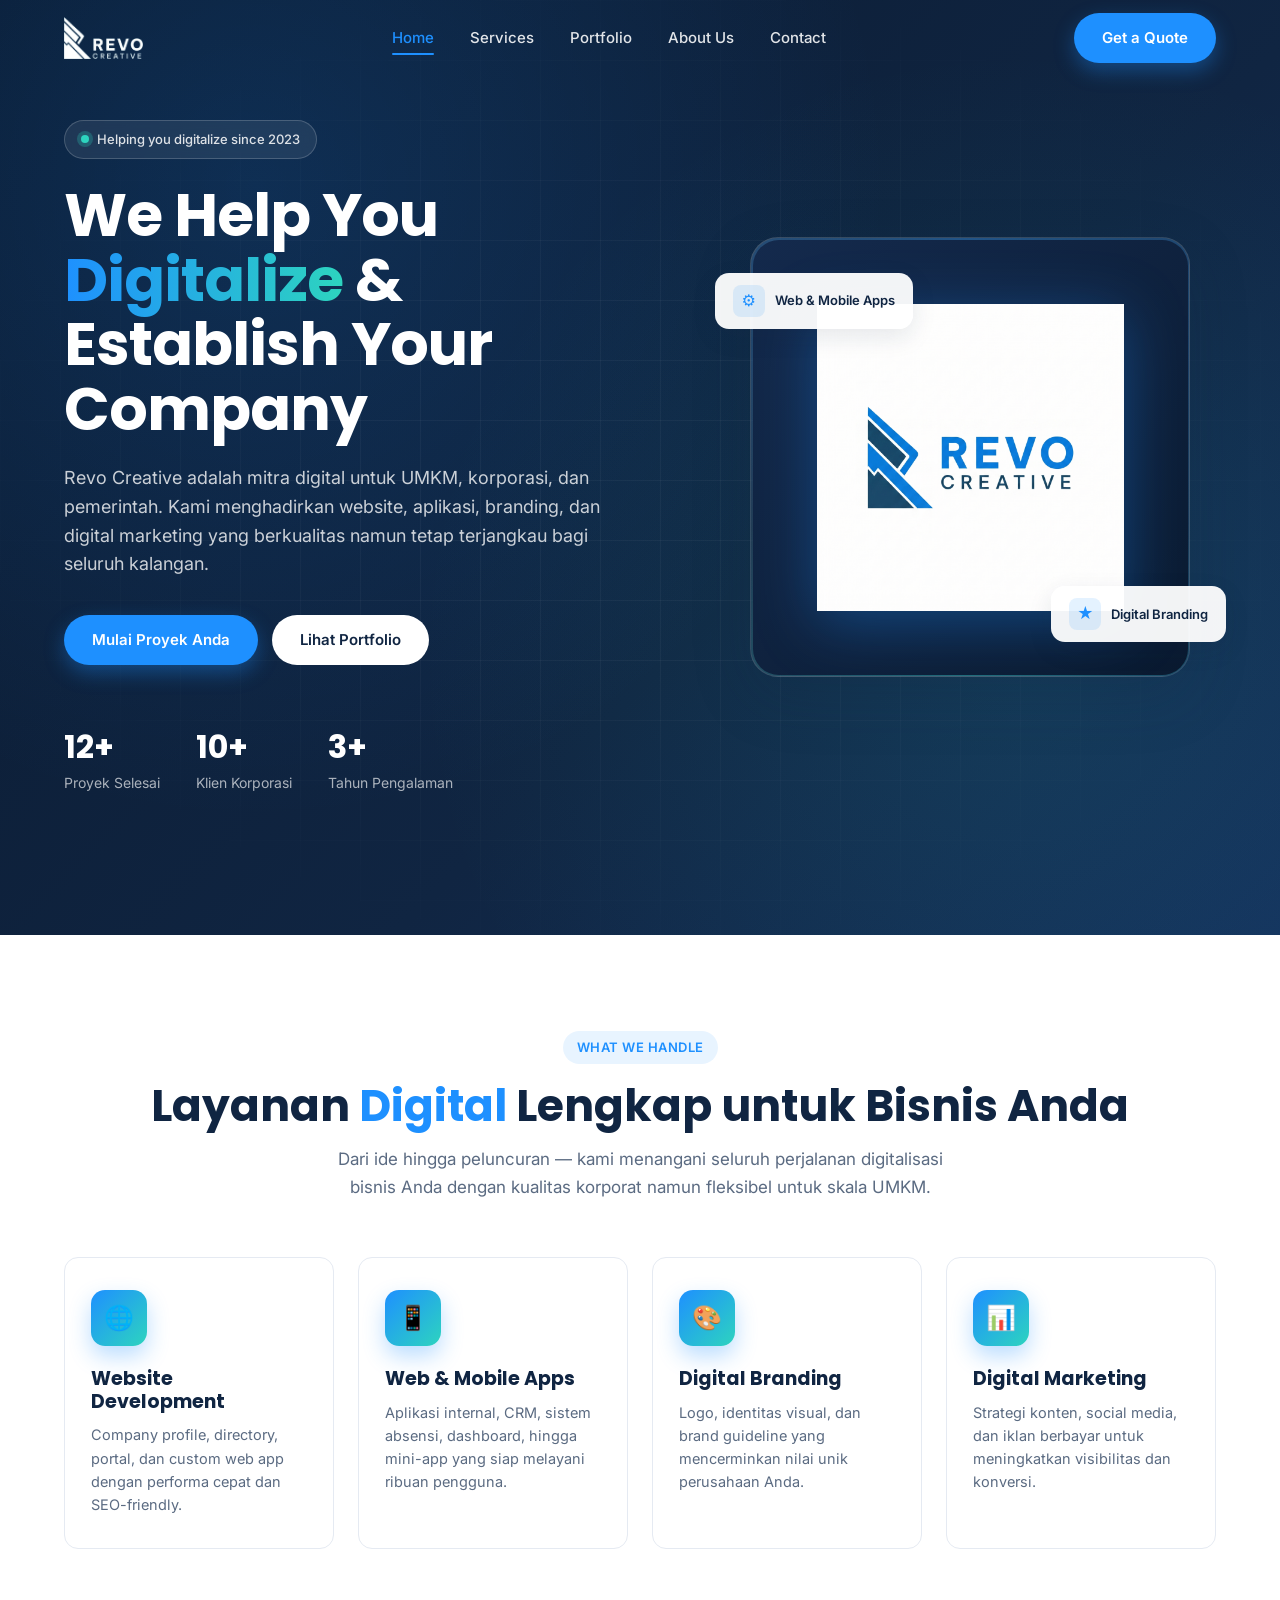
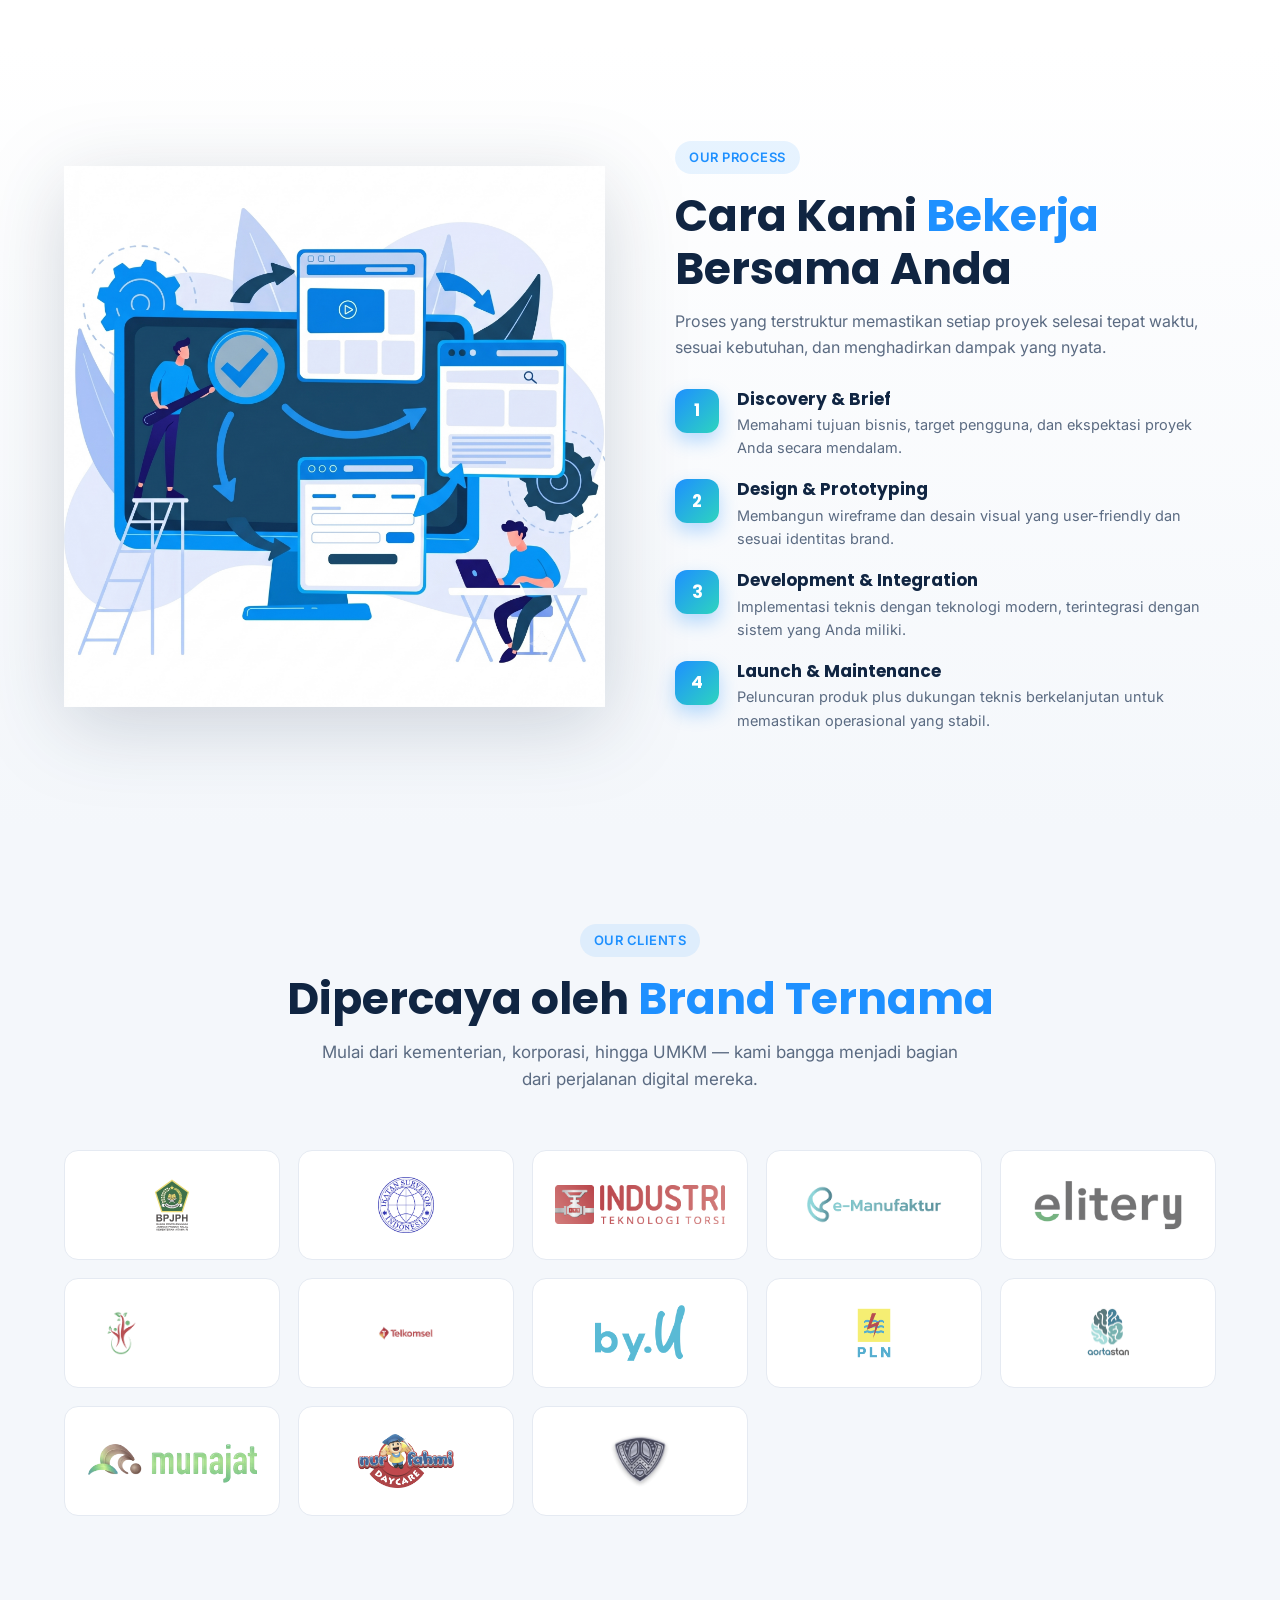
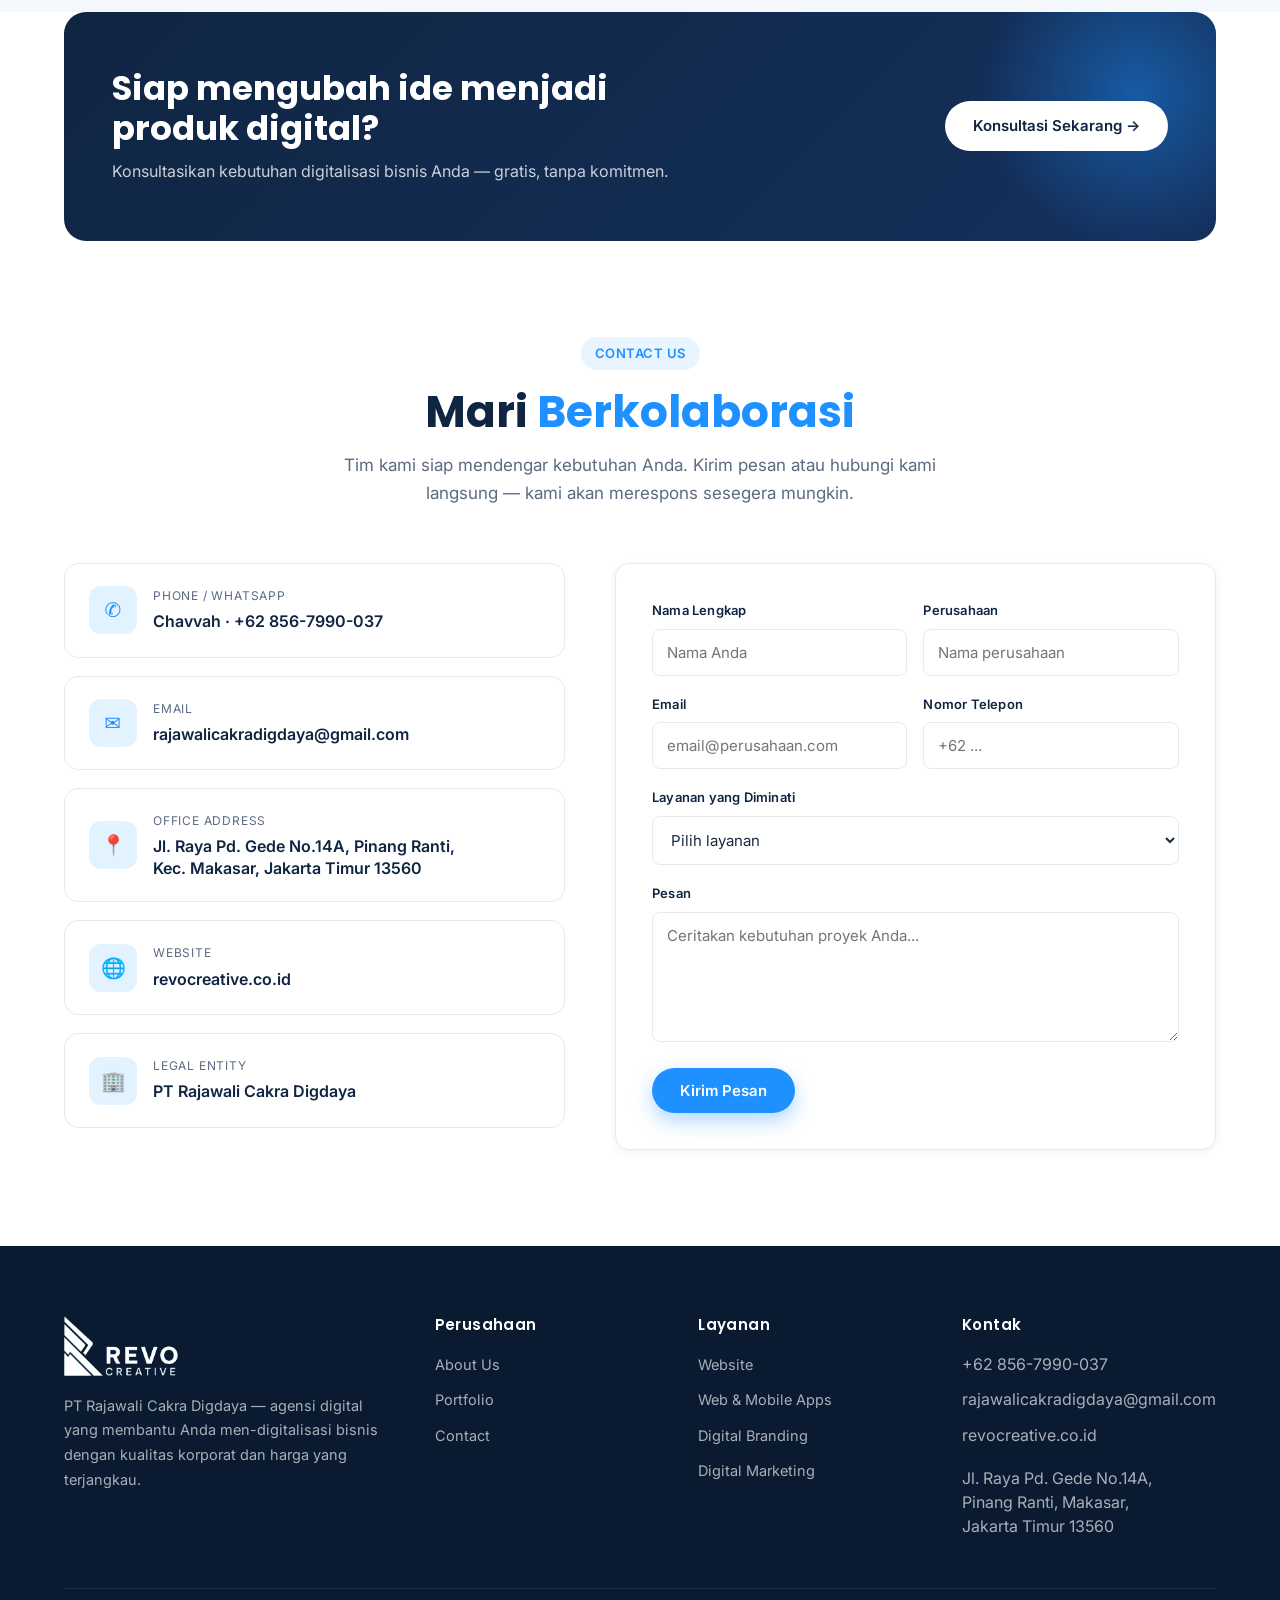
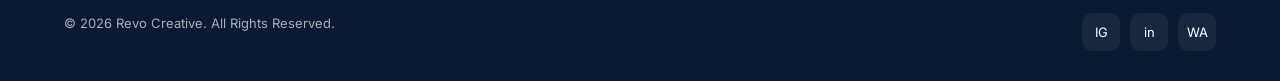
==== commit d7668462: "Dev:Update Header Navbar" ====
--- a/frontend/index.html
+++ b/frontend/index.html
@@ -56,7 +56,7 @@
     "description": "Agensi digital dan software house Indonesia yang membantu UMKM, korporasi, dan pemerintah mendigitalisasi bisnis melalui website, aplikasi, branding, dan digital marketing.",
     "contactPoint": [{
       "@type": "ContactPoint",
-      "telephone": "+62-856-7990-037",
+      "telephone": "+628567990037",
       "contactType": "customer service",
       "email": "rajawalicakradigdaya@gmail.com",
       "areaServed": "ID",
@@ -71,7 +71,10 @@
       "addressCountry": "ID"
     },
     "knowsAbout": ["Website Development", "Mobile App Development", "Content Management System", "Digital Branding", "Digital Marketing", "Software Engineering"],
-    "sameAs": []
+    "sameAs": [
+      "https://www.instagram.com/revocreative_id/",
+      "https://www.linkedin.com/company/101702844"
+    ]
   }
   </script>
 
@@ -92,7 +95,8 @@
   <header class="navbar">
     <div class="container nav-inner">
       <a href="index.html" class="nav-logo" aria-label="Revo Creative home">
-        <img src="assets/revo-2024-horizontal-blue-zoomed-downscaled-removebg.webp" alt="Revo Creative" />
+        <img class="logo-light" src="assets/revo-2024-horizontal-white-zoomed-no-background.webp" alt="Revo Creative" />
+        <img class="logo-dark" src="assets/revo-2024-horizontal-blue-zoomed-downscaled-removebg.webp" alt="Revo Creative" />
       </a>
       <nav>
         <ul class="nav-links">
@@ -425,9 +429,9 @@
       <div class="footer-bottom">
         <div>© <span id="year">2025</span> Revo Creative. All Rights Reserved.</div>
         <div class="socials">
-          <a class="social-ico" href="#" aria-label="Instagram">IG</a>
-          <a class="social-ico" href="#" aria-label="LinkedIn">in</a>
-          <a class="social-ico" href="#" aria-label="WhatsApp">WA</a>
+          <a class="social-ico" href="https://www.instagram.com/revocreative_id/" target="_blank" rel="noopener" aria-label="Instagram Revo Creative">IG</a>
+          <a class="social-ico" href="https://www.linkedin.com/company/101702844" target="_blank" rel="noopener" aria-label="LinkedIn Revo Creative">in</a>
+          <a class="social-ico" href="https://wa.me/+628567990037" target="_blank" rel="noopener" aria-label="WhatsApp Revo Creative">WA</a>
         </div>
       </div>
     </div>
--- a/frontend/css/style.css
+++ b/frontend/css/style.css
@@ -33,6 +33,7 @@
 
 html {
   scroll-behavior: smooth;
+  scroll-padding-top: 80px;
 }
 
 body {
@@ -159,14 +160,22 @@
    Navbar
    ========================= */
 .navbar {
-  position: sticky;
+  position: fixed;
   top: 0;
+  left: 0;
+  right: 0;
   z-index: 1000;
+  background: transparent;
+  border-bottom: 1px solid transparent;
+  transition: background var(--transition), border-color var(--transition), box-shadow var(--transition), backdrop-filter var(--transition);
+}
+
+.navbar.scrolled {
   background: rgba(255, 255, 255, 0.92);
   backdrop-filter: saturate(180%) blur(14px);
   -webkit-backdrop-filter: saturate(180%) blur(14px);
-  border-bottom: 1px solid var(--color-border);
-  transition: all var(--transition);
+  border-bottom-color: var(--color-border);
+  box-shadow: 0 2px 14px rgba(16, 37, 66, 0.06);
 }
 
 .nav-inner {
@@ -185,7 +194,14 @@
 .nav-logo img {
   height: 42px;
   width: auto;
-}
+  transition: opacity var(--transition);
+}
+
+/* Logo swap (default: light/white logo on dark navbar) */
+.nav-logo .logo-dark { display: none; }
+.nav-logo .logo-light { display: block; }
+.navbar.scrolled .nav-logo .logo-light { display: none; }
+.navbar.scrolled .nav-logo .logo-dark { display: block; }
 
 .nav-links {
   display: flex;
@@ -196,10 +212,14 @@
 .nav-links a {
   font-weight: 500;
   font-size: 15px;
-  color: var(--color-text);
+  color: rgba(255, 255, 255, 0.88);
   position: relative;
   padding: 4px 0;
   transition: color var(--transition);
+}
+
+.navbar.scrolled .nav-links a {
+  color: var(--color-text);
 }
 
 .nav-links a::after {
@@ -242,10 +262,14 @@
   display: block;
   width: 26px;
   height: 2.5px;
-  background: var(--color-navy);
+  background: var(--color-white);
   margin: 5px 0;
   transition: var(--transition);
   border-radius: 2px;
+}
+
+.navbar.scrolled .nav-toggle span {
+  background: var(--color-navy);
 }
 
 .nav-toggle.active span:nth-child(1) {
@@ -1285,7 +1309,7 @@
 
 @media (max-width: 720px) {
   .section { padding: 70px 0; }
-  .hero { padding: 80px 0 100px; }
+  .hero { padding: 110px 0 100px; }
   .nav-toggle { display: block; }
   .nav-cta .btn { display: none; }
   .nav-links {
@@ -1303,10 +1327,12 @@
     box-shadow: var(--shadow-md);
   }
   .nav-links.open { transform: translateY(0); }
-  .nav-links a {
+  .nav-links a,
+  .navbar.scrolled .nav-links a {
     padding: 14px 24px;
     display: block;
     border-bottom: 1px solid var(--color-border);
+    color: var(--color-text);
   }
   .nav-links a:last-child { border-bottom: none; }
   .services-grid { grid-template-columns: 1fr; }
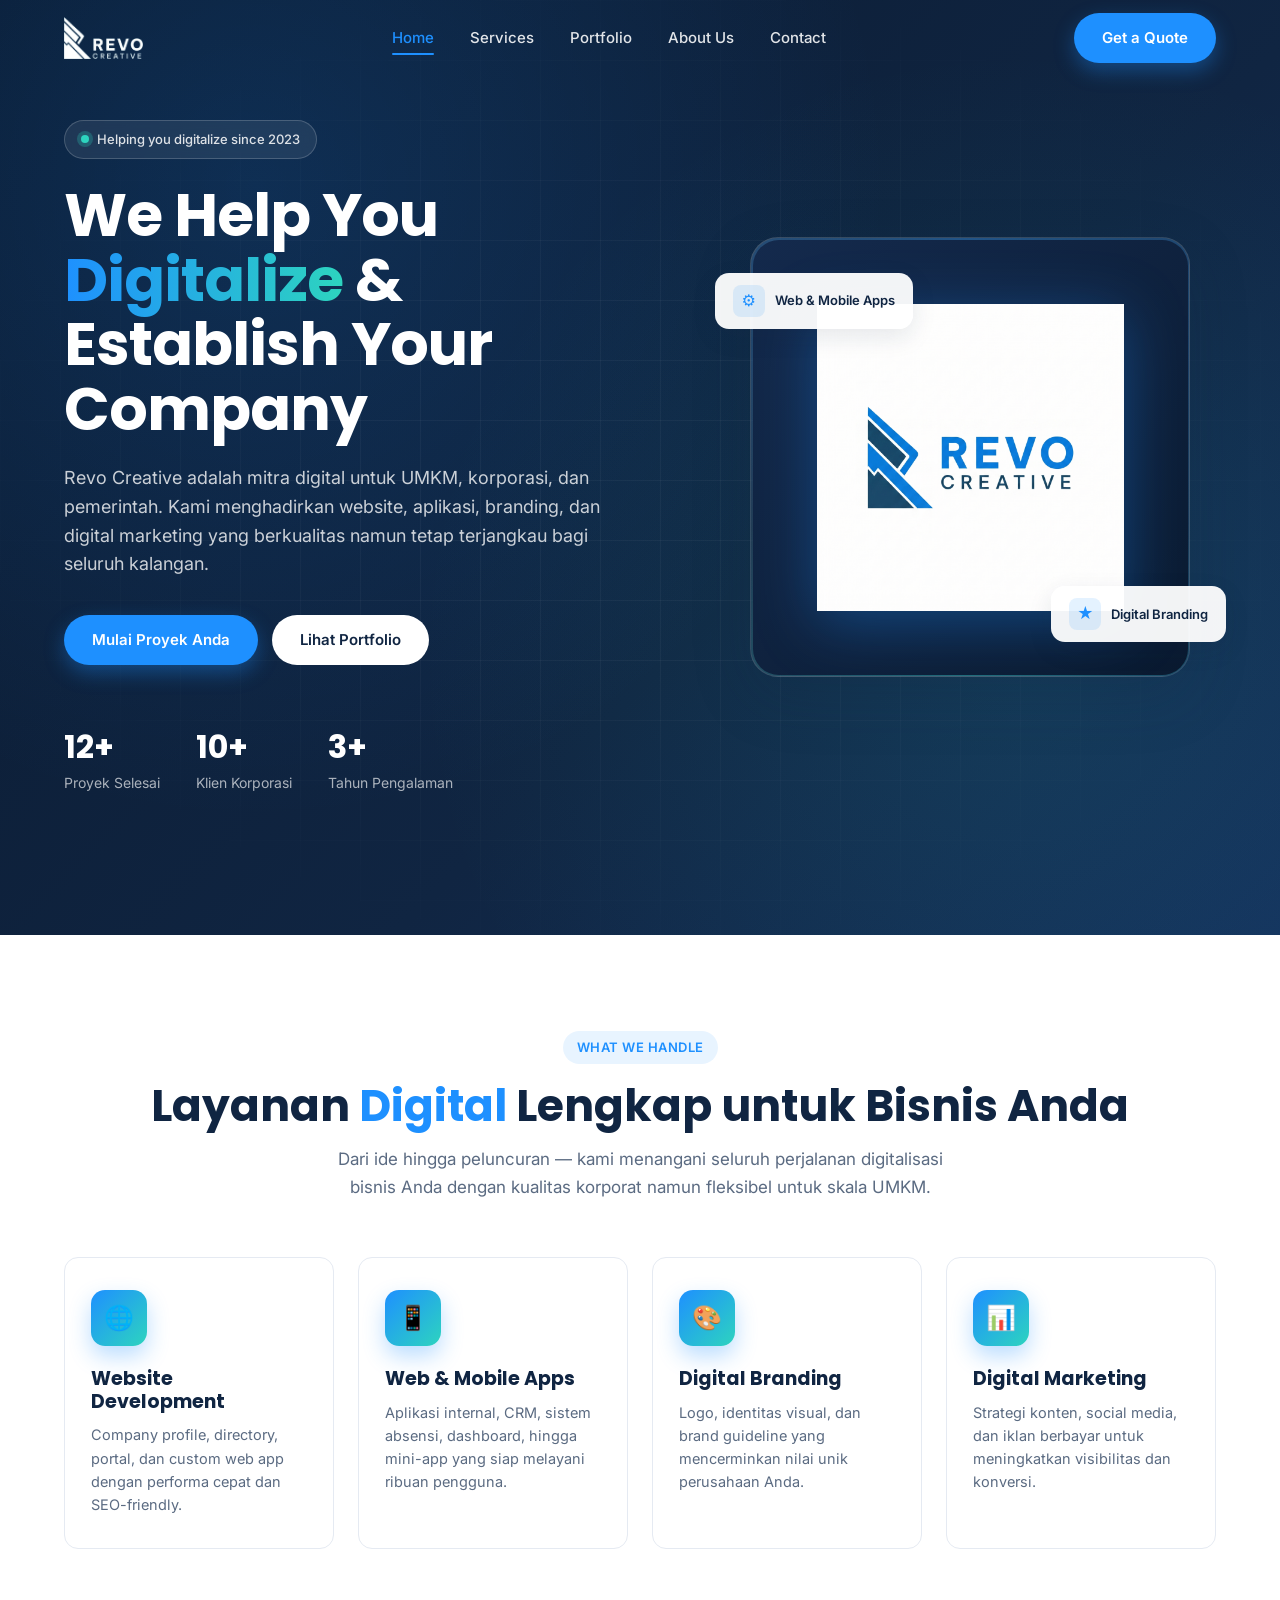
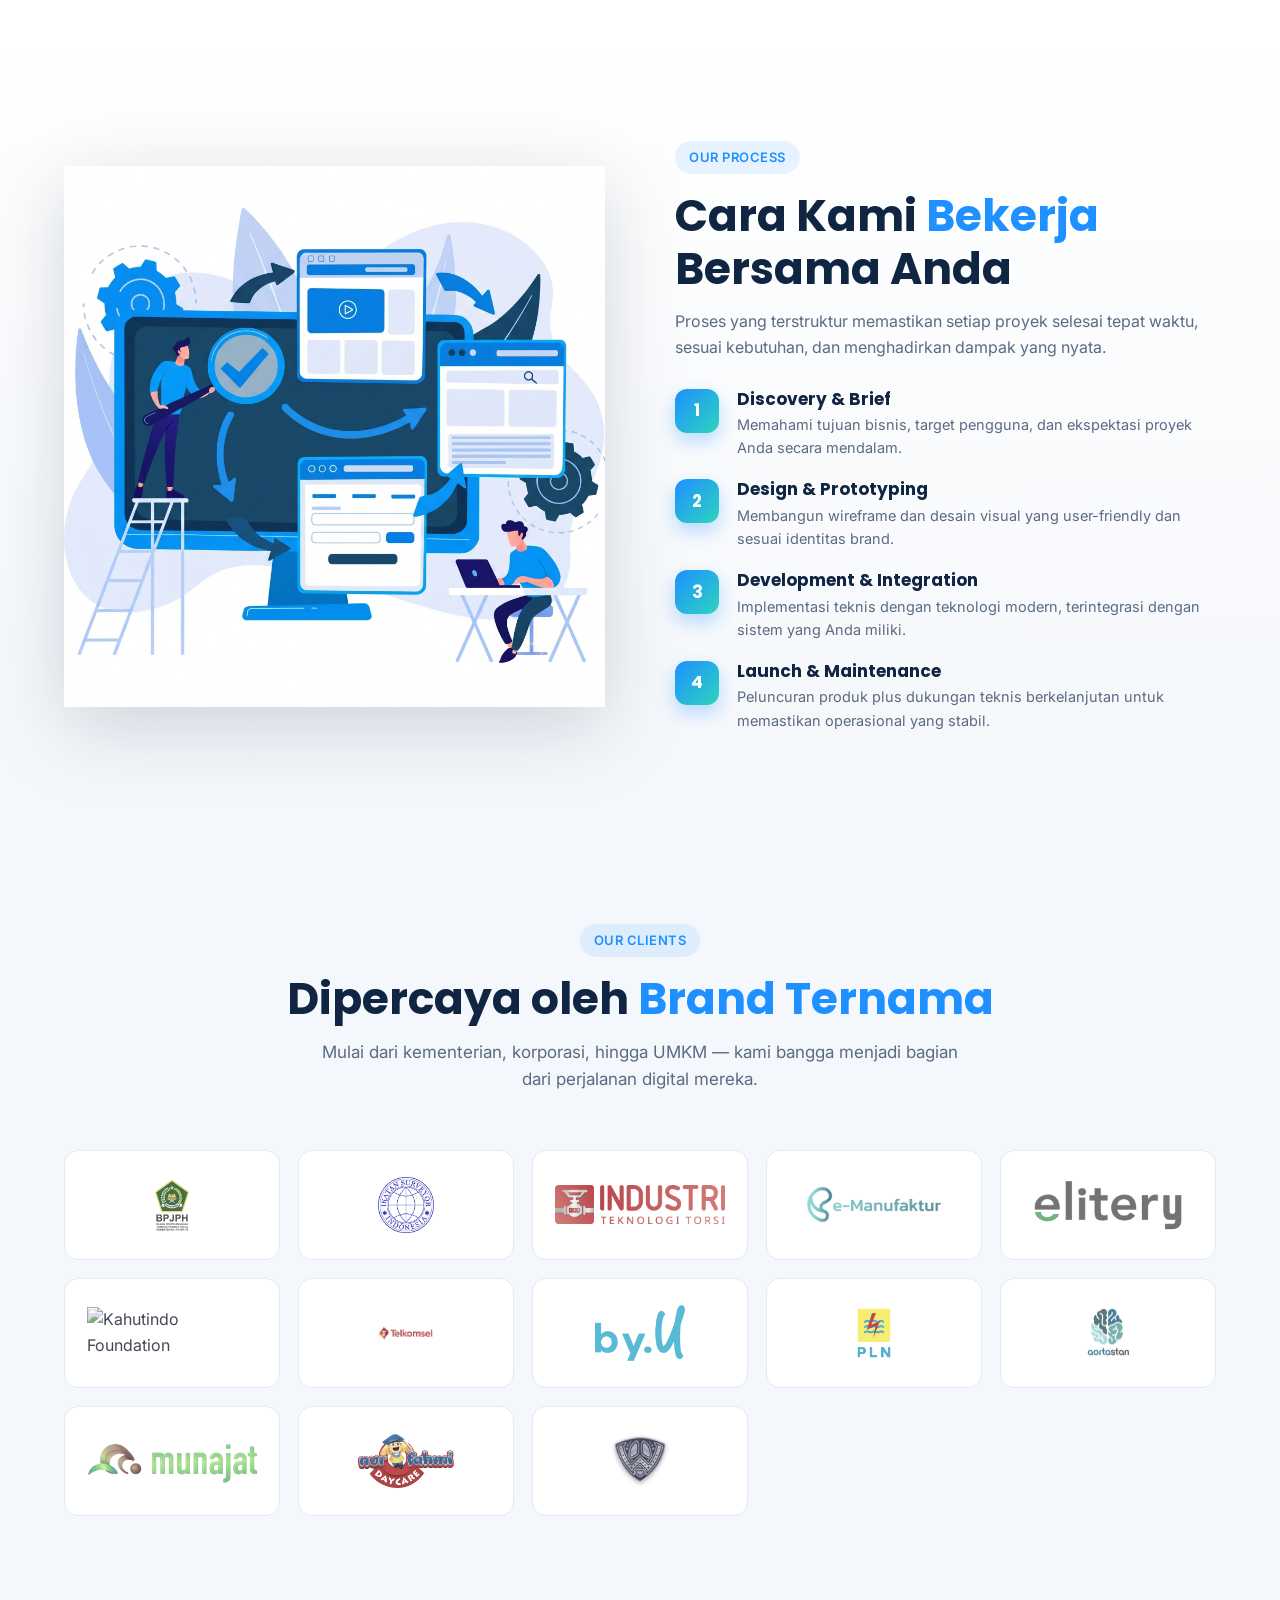
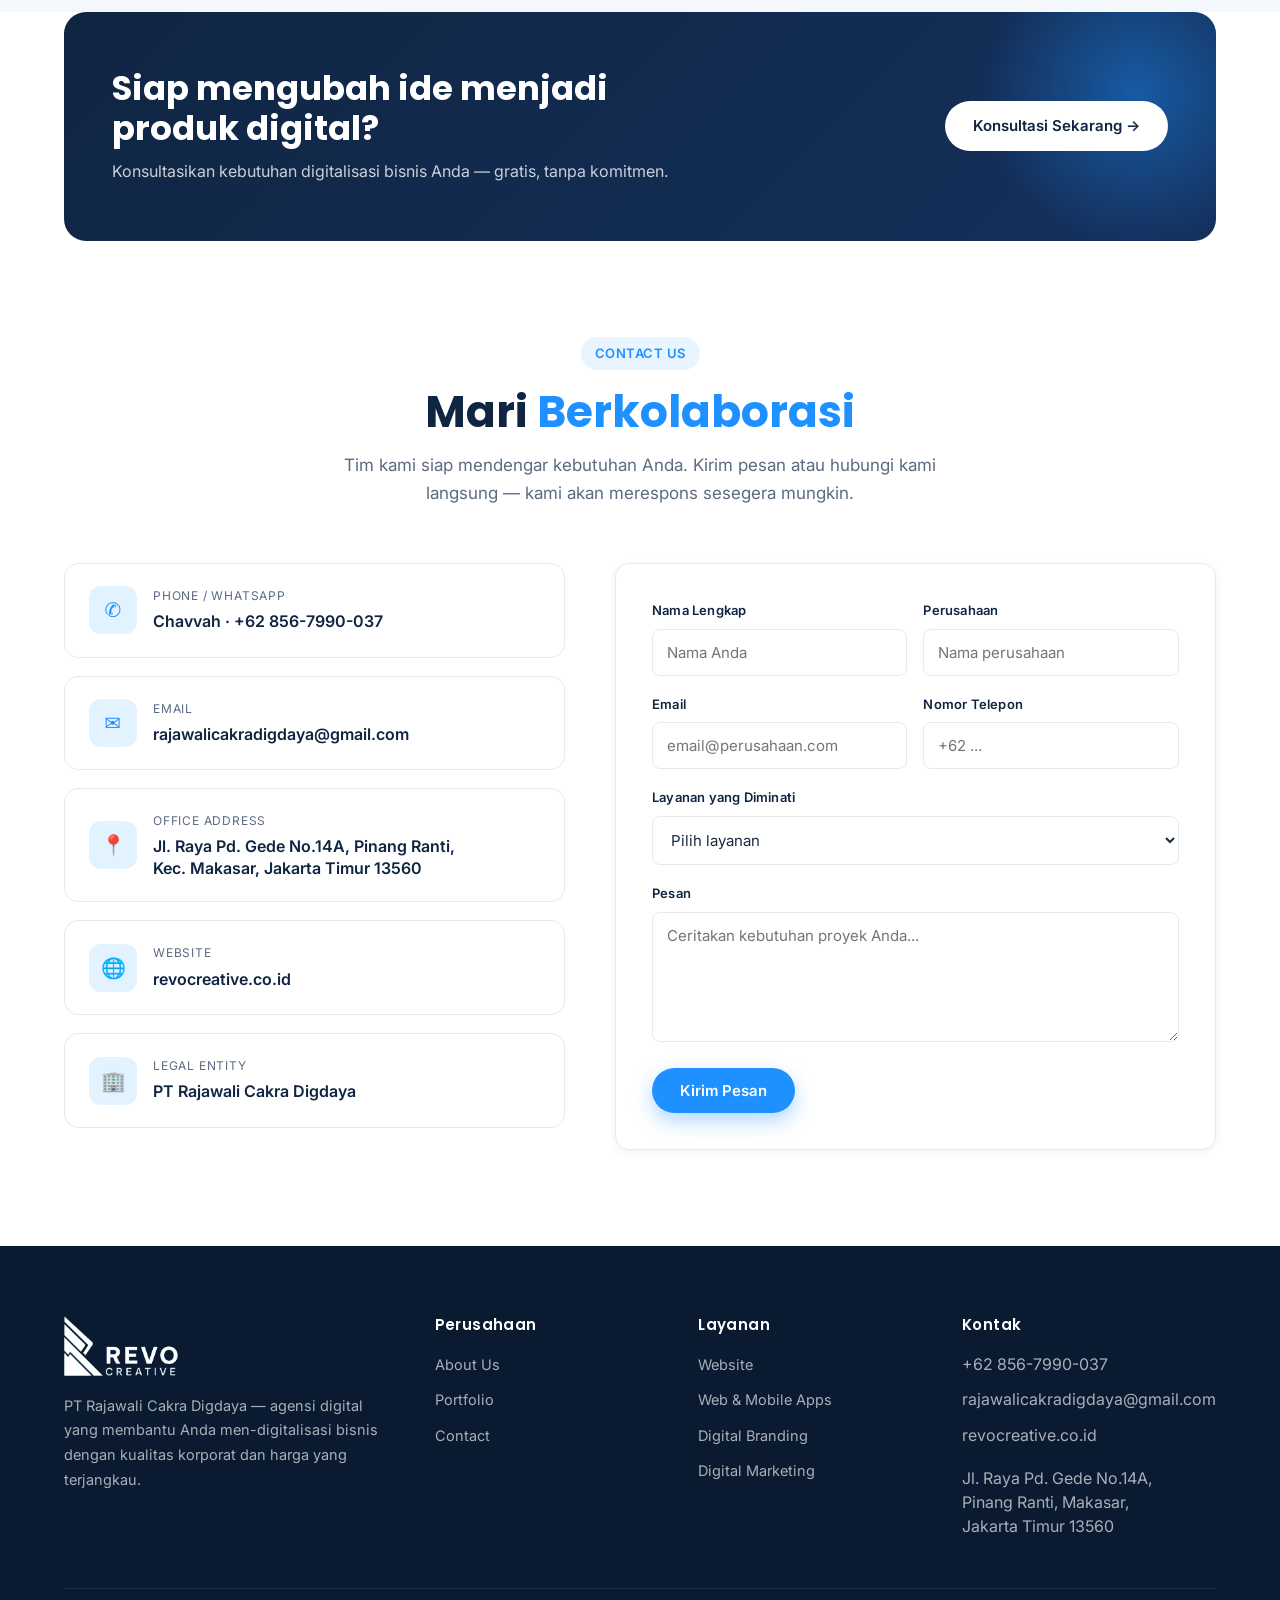
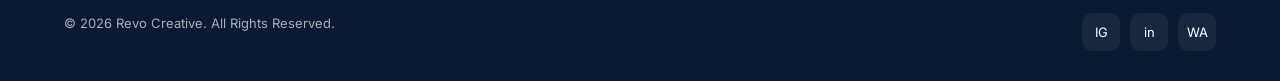
==== commit e648b74f: "DEV:Logo Berubah" ====
--- a/frontend/index.html
+++ b/frontend/index.html
@@ -272,7 +272,7 @@
         <div class="client-card"><img src="assets/logo-itt.png" alt="ITT" /></div>
         <div class="client-card"><img src="assets/logo-e-manufaktur.png" alt="E-Manufaktur" /></div>
         <div class="client-card"><img src="assets/ELITERY-LOGO-Black-2022.png" alt="Elitery" /></div>
-        <div class="client-card"><img src="assets/logo_kahutindo_foundation.png" alt="Kahutindo Foundation" /></div>
+        <div class="client-card"><img src="assets/logo-kahutindo-hitam.png" alt="Kahutindo Foundation" /></div>
         <div class="client-card"><img src="assets/logo-telkomsel.png" alt="Telkomsel" /></div>
         <div class="client-card"><img src="assets/by-u.png" alt="by.U" /></div>
         <div class="client-card"><img src="assets/Logo_PLN.png" alt="PLN" /></div>
